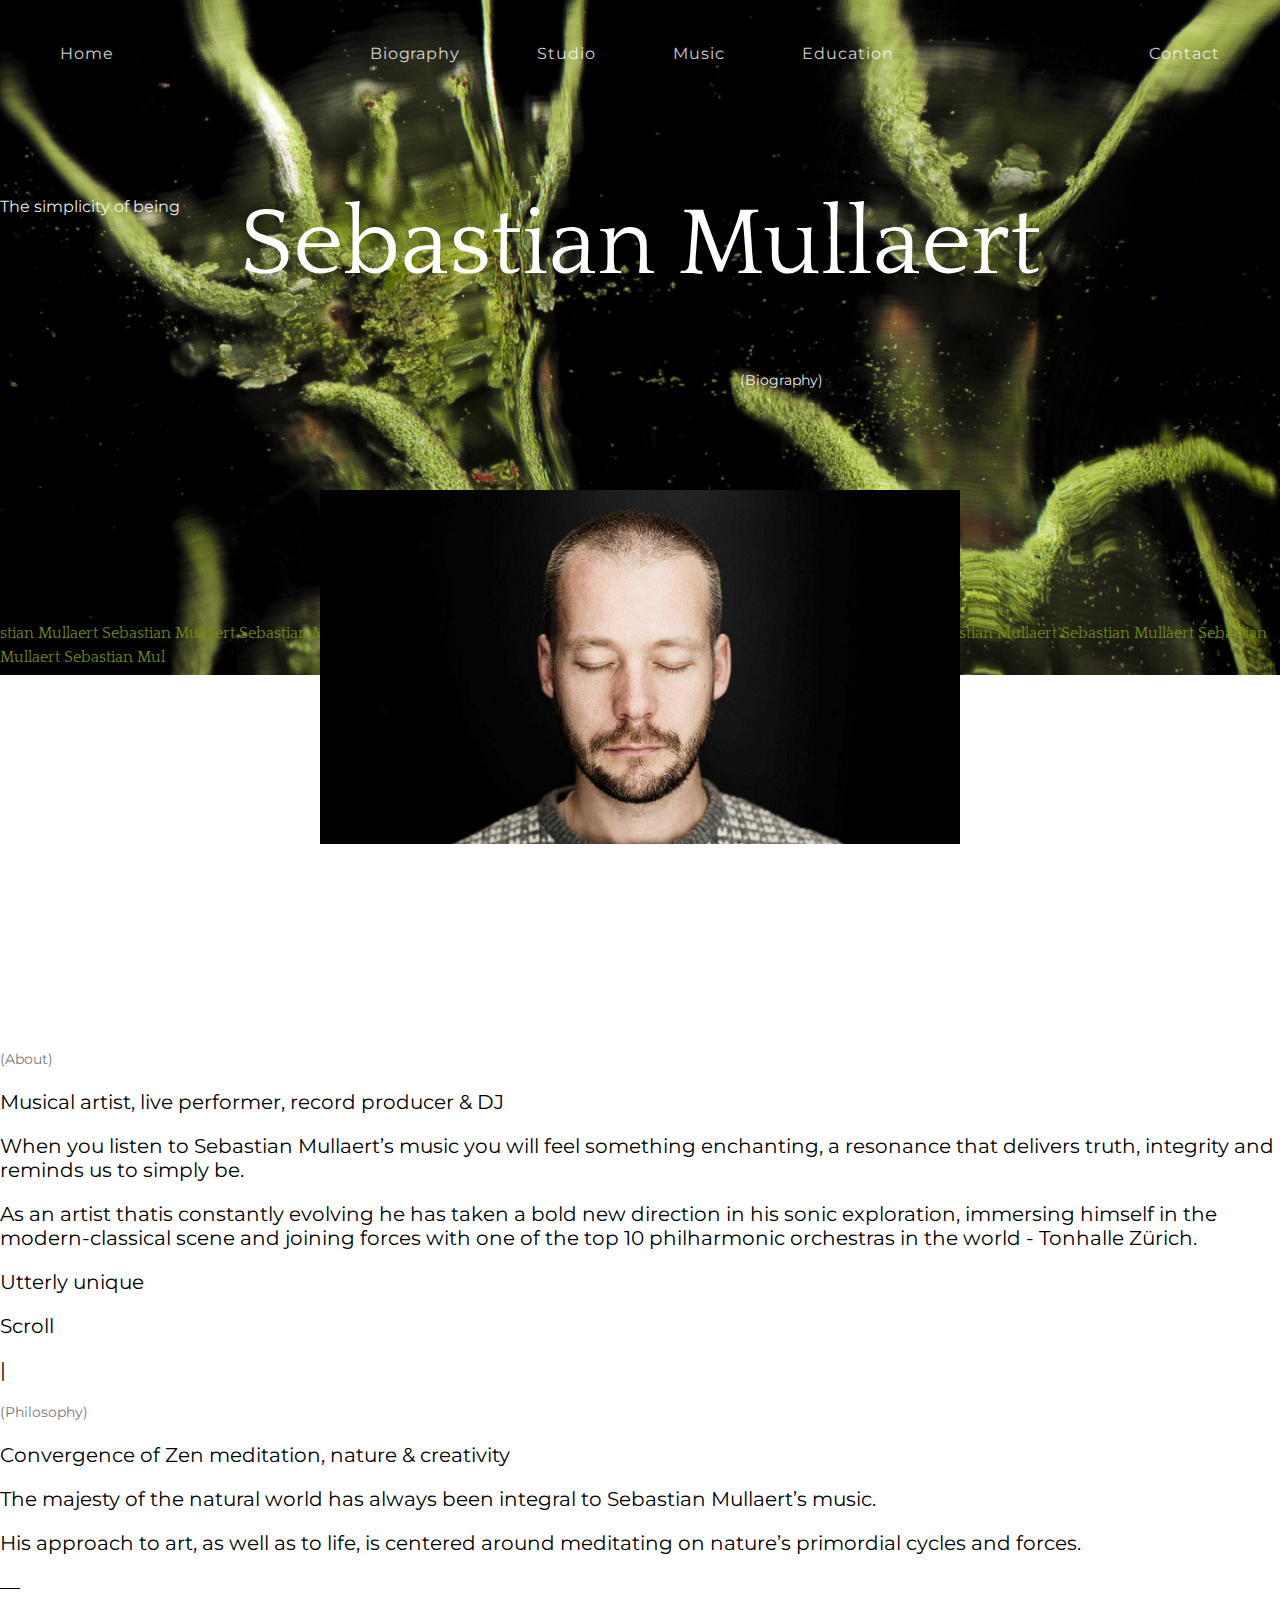
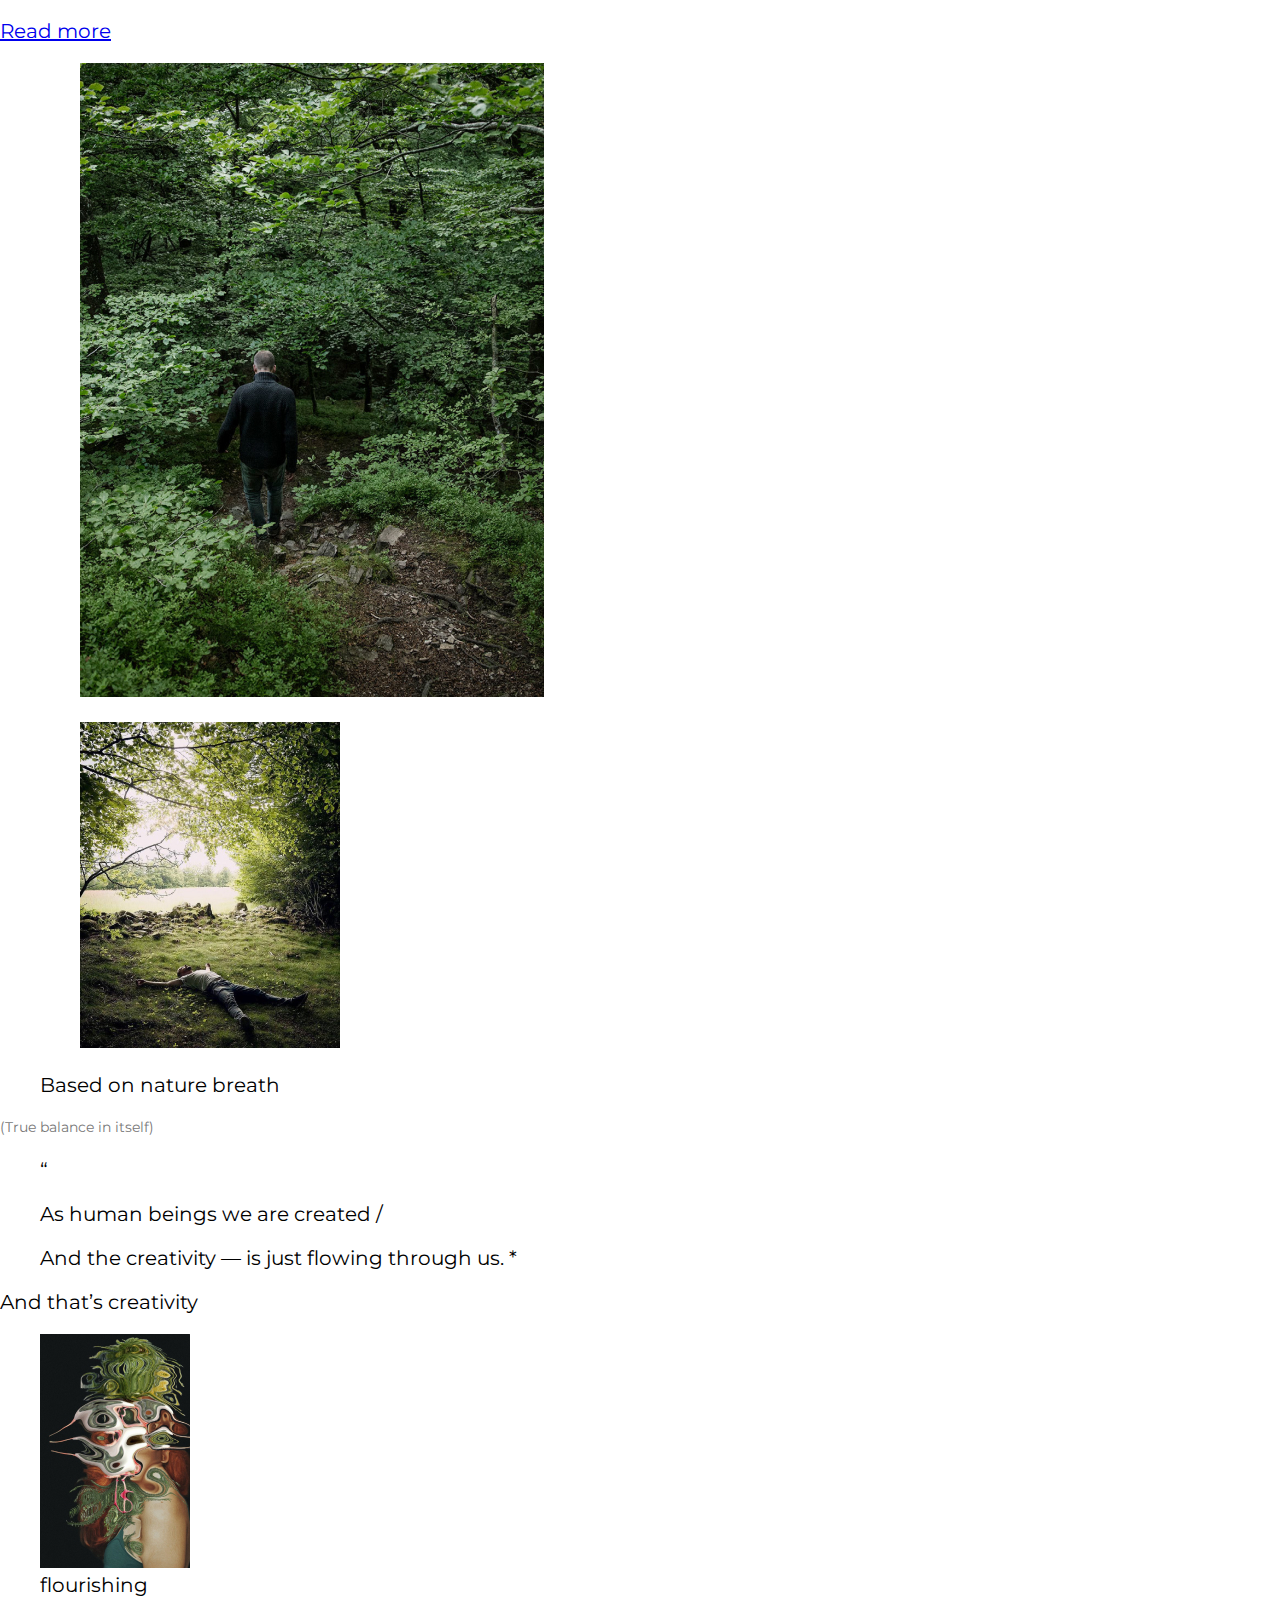
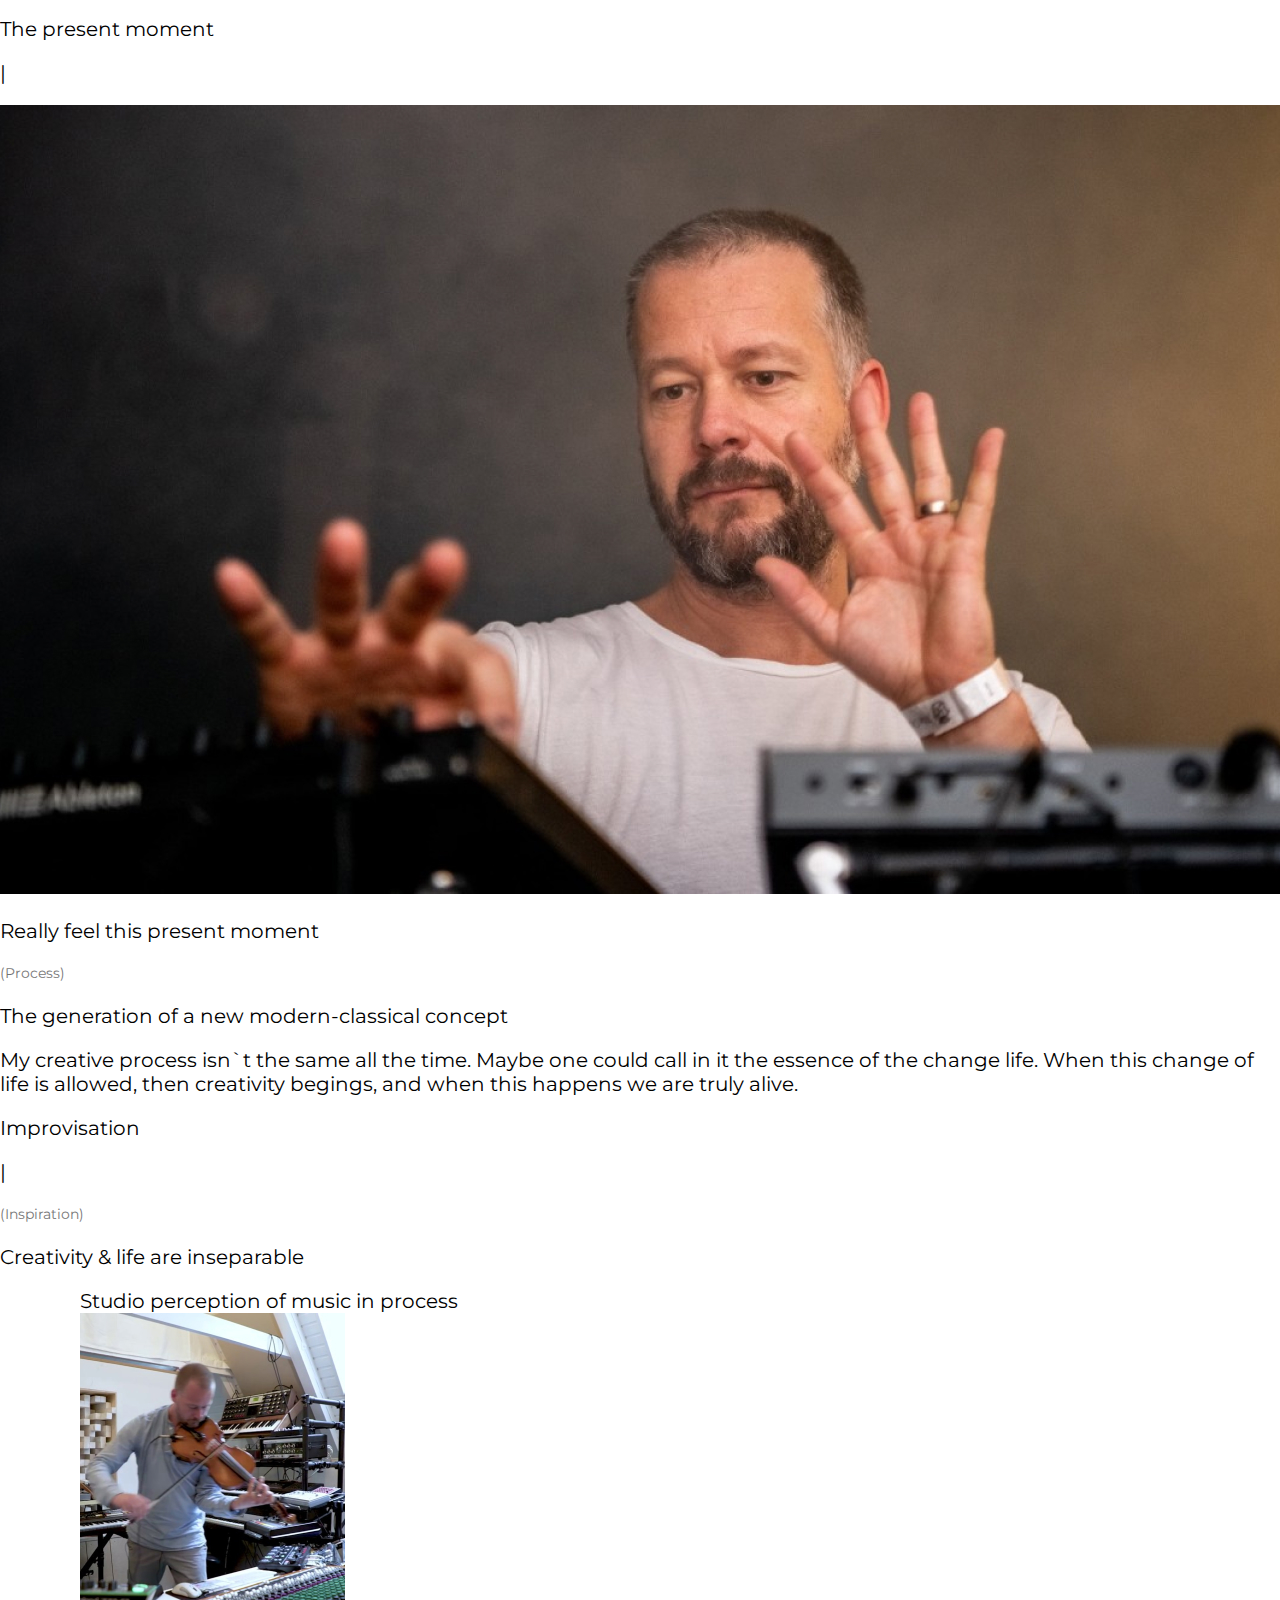
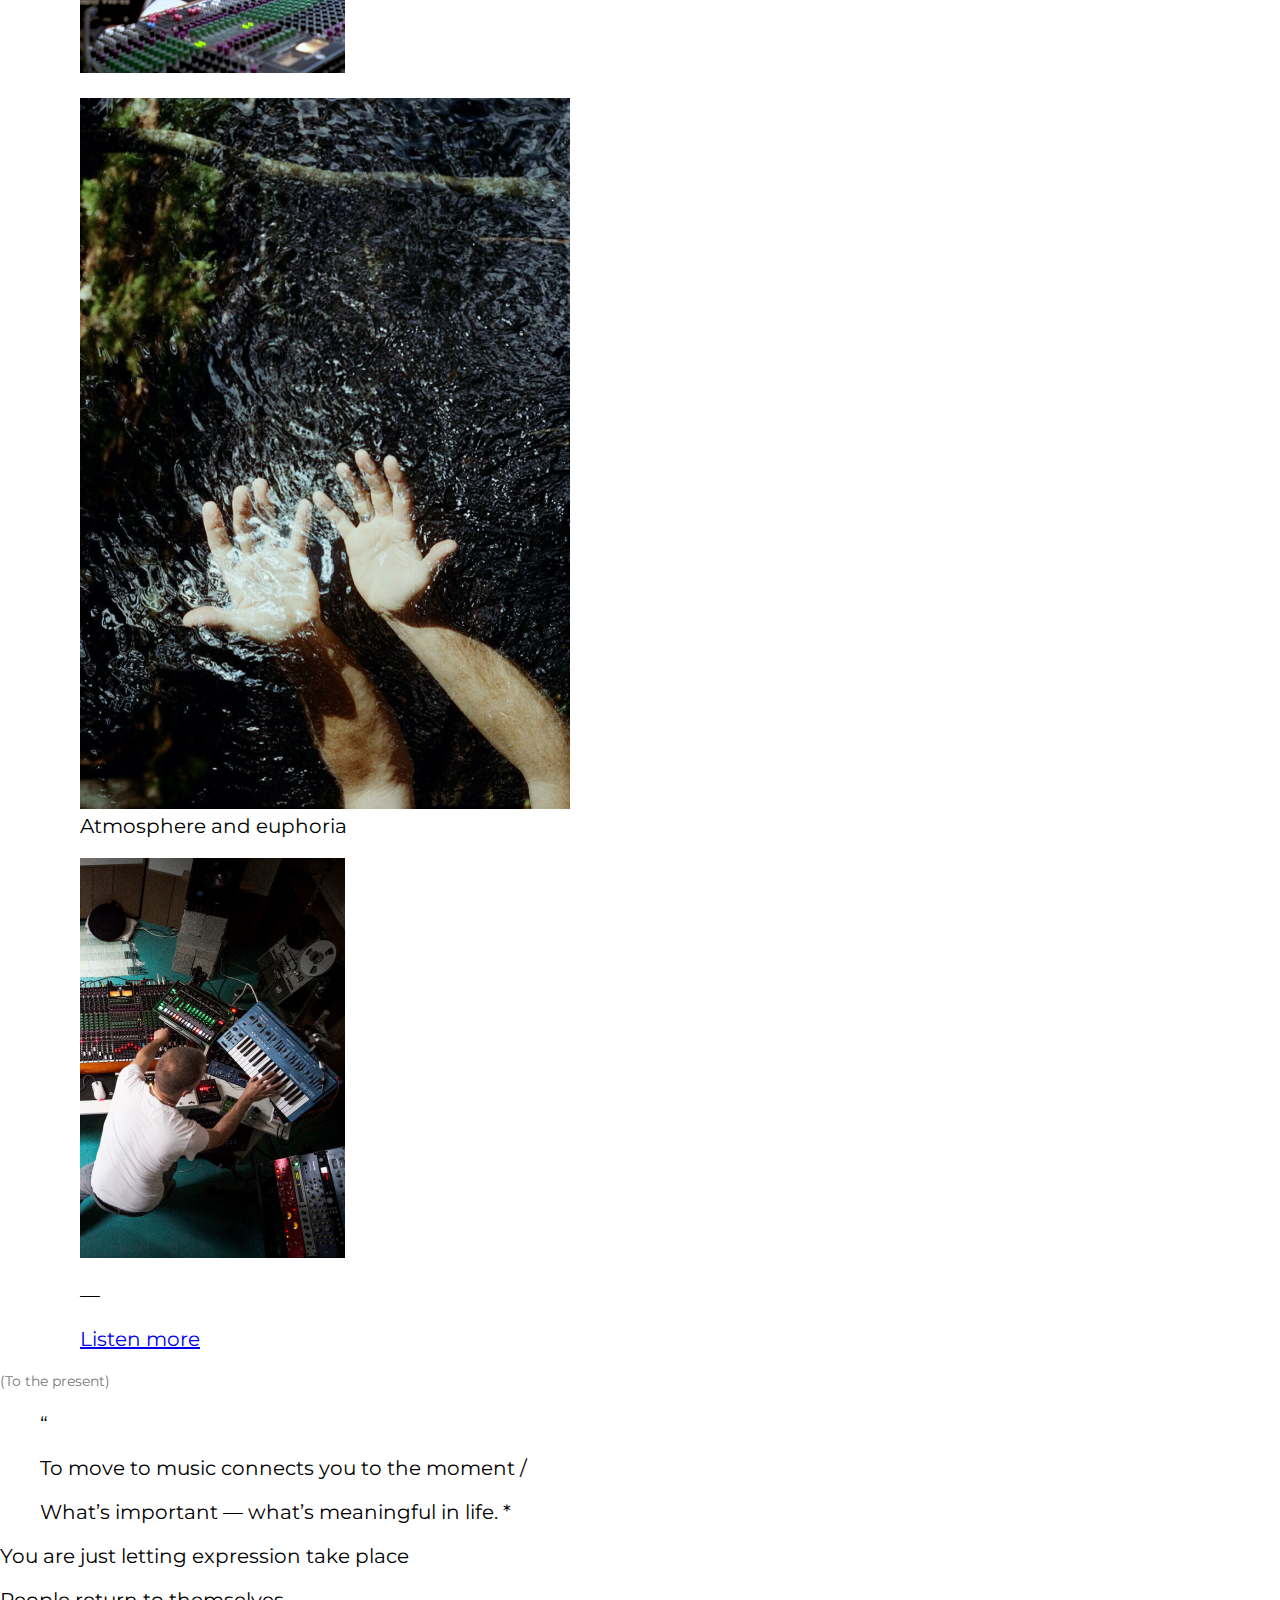
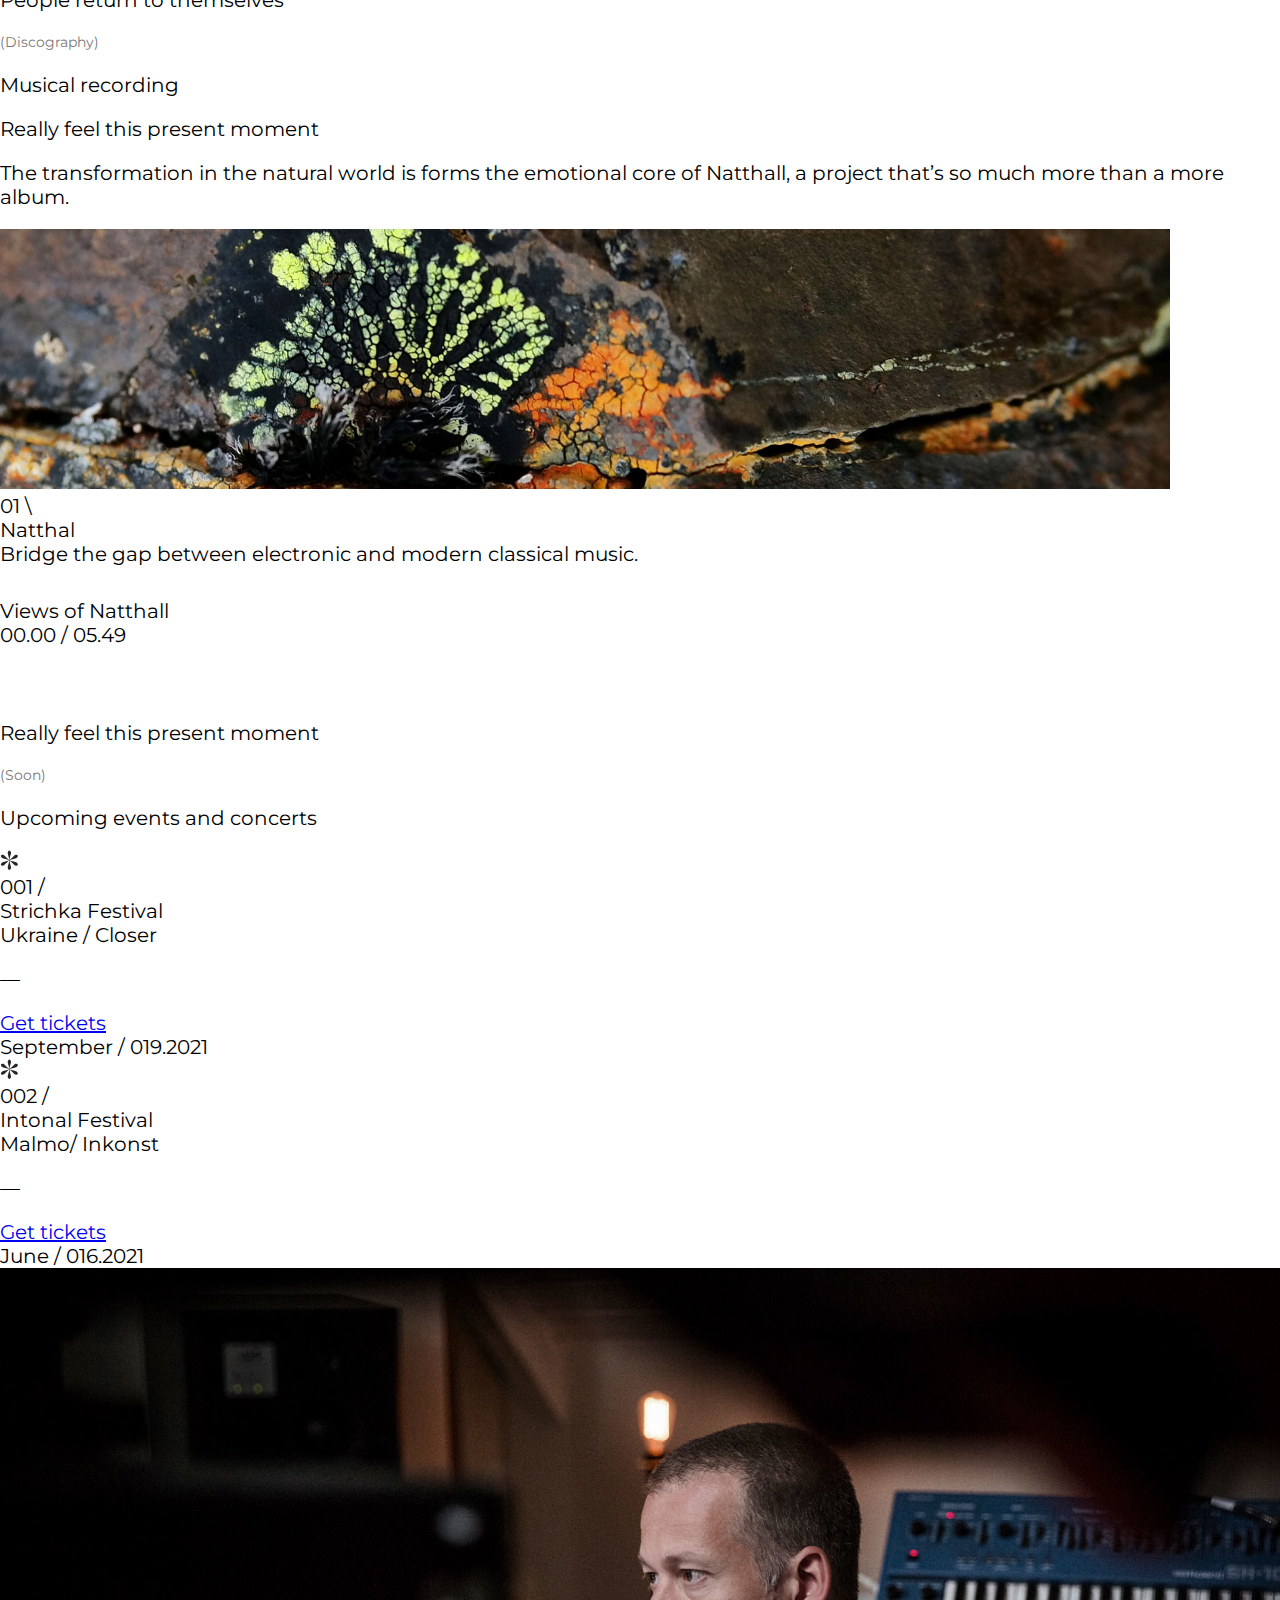
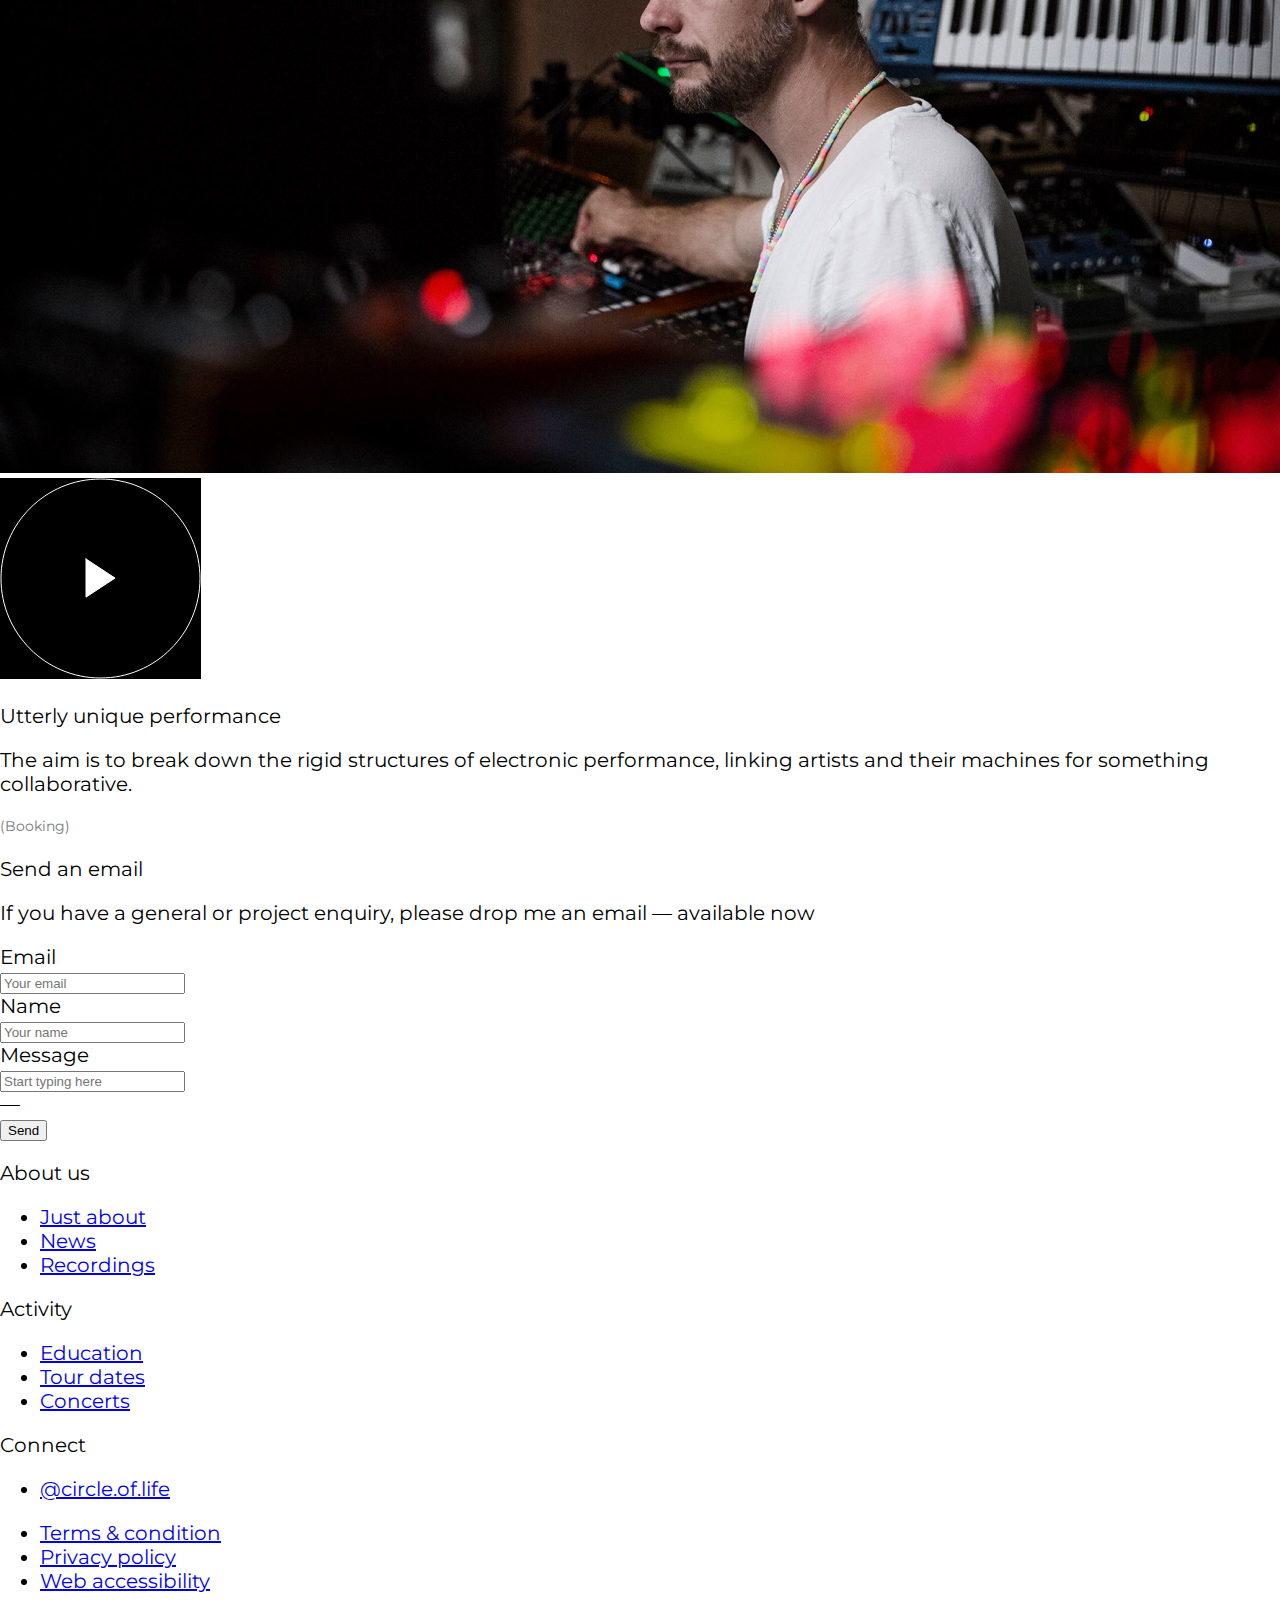
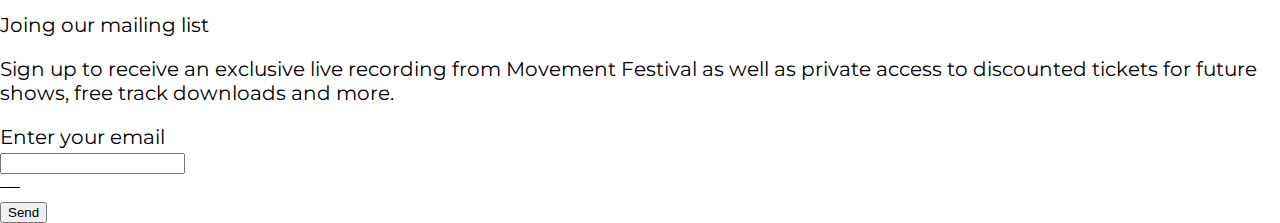
==== index.html @ 6a65f702 "Initial commit" ====
<!DOCTYPE html>
<html lang=en>
  
  <head>
    <title>Sebastian Mullaert</title>
    <meta charset="utf-8">
    <meta name="description" content="Sebastian Mullaert personal site">
    <link rel="stylesheet"href="https://fonts.googleapis.com/css2?family=Quattrocento">
    <link rel="stylesheet"href="https://fonts.googleapis.com/css2?family=Montserrat">  
    <link rel="stylesheet" type="text/css" href="style.css" />
  </head>

  <body>

    <!-- Пізніше можна буде додати зображення через CSS -->

    <!-- <img class=header_bg src="./HW1.3_img/bg.jpg" alt="Green tree buds macro photo"> -->

    <!-- style="background-color:red" -->
    <header class="fake-bg">
      <div class="container">
        <nav>
          <ul class="menu">
            <li><a href="#">Home</a></li>
            <li><a href="#">Biography</a></li>
            <li><a href="#">Studio</a></li>
            <li><a href="#">Music</a></li>
            <li><a href="#">Education</a></li>
            <li><a href="#">Contact</a></li>
          </ul>
        </nav>
        <div class="intro">
          <div>
            <div>
              <span class="pre_header">The simplicity of being</span>
              <h1>
                Sebastian Mullaert
              </h1>
              <h2>(Biography)</h2>
            </div>
          </div>
          <div id="intro_decoration">stian Mullaert  Sebastian Mullaert  Sebastian Mullaert  Sebastian Mullaert  Sebastian Mullaert  Sebastian Mullaert  Sebastian Mullaert   Sebastian Mullaert  Sebastian Mullaert  Sebastian Mullaert  Sebastian Mul</div>
          <img src="./HW2.2_img/main_portrait.jpg" alt="Sebastian Mullaert photo portrait with closed eys">
        </div>
      </div>
    </header>
    <main>
      <section class="about">
        <h2 id="about">(About)</h2>
        <p>         Musical artist, live performer, record producer & DJ</p>
        <div class="text_block">
          <p>When you listen to Sebastian Mullaert’s music you will feel something enchanting, a resonance that delivers truth, integrity and reminds 
          us to simply be.</p>    
          <p>As an artist thatis constantly evolving he has taken a bold new direction in his sonic exploration, immersing himself in the modern-classical scene and joining forces with one of the top 10 philharmonic orchestras 
          in the world - Tonhalle Zürich.</p>
        </div>
        <p>Utterly unique</p>
        <div class="rotate">
          <p>Scroll</p>
          <p>|</p>
        </div>
      </section>
      <section class="philosophy">
        <div>
          <h2>(Philosophy)</h2>
          <p>        Convergence 
            of Zen meditation, 
            nature & creativity</p>
          <div class="text_block">
            <p>The majesty of the natural world has always been integral to Sebastian Mullaert’s music.</p>            
            <p>His approach to art, as well as to life, is centered around meditating on nature’s primordial cycles and forces.</p>
          </div>
          <div class="details">
            <p class="line">—</p>
            <a href="#">Read more</a>
          </div>
        </div>
        <figure>
          <figure>
            <img src="./HW2.2_img/wood_large.jpg" alt="Sebastian Mullaert stands with his back to the viewer in a deciduous forest">
          </figure>
          <figure>
            <img src="./HW2.2_img/wood_small.jpg" alt="Sebastian Mullaert lies on his back with his arms outstretched in a deciduous forest">
          </figure>
          <figcaption>Based on nature breath</figcaption>
        </figure>
      </section>
      <section class="balance">
        <h2>(True balance in itself)</h2>
        <blockquote>
          <p>“</p>
          <p>         As human beings 
            we are created  /</p>
          <p>         And the 
            creativity — is just 
            flowing through us.  *</p>
        </blockquote>
        <p>And that’s creativity</p>
        <figure>
          <img src="./HW2.2_img/balance.jpg" alt="Girl in abstract mask">
          <figcaption>flourishing</figcaption>
        </figure>
        <div class="rotate">
          <p> The present moment</p>
          <p>|</p>
        </div>
      </section>
      <section class="process">
        <img src="./HW2.2_img/image_108.jpg" alt="Sebastian Mullaert make something with sound equipment">
        <div>
          <!-- Заливку фону секції додам в CSS -->
          <p>Really feel this present moment</p>
          <h2>(Process)</h2>
          <p>          The generation of a new modern-classical concept</p>
          <p>My creative process isn`t the same all the time. 
            Maybe one could call in it the essence of the 
            change life. When this change of life is allowed, 
            then creativity begings, and when this happens 
            we are truly alive.
          </p>
        </div>
        <div class="rotate">
          <p>Improvisation</p>
          <p>|</p>
        </div>
      </section>
      <section class="inspiration">
        <h2>(Inspiration)</h2>
        <p>       Creativity & life 
        are inseparable</p>
        <figure>
          <figure>
            <figcaption>Studio perception 
            of music in process</figcaption>
            <img src="./HW2.2_img/image_46.jpg" alt="Sebastian Mullaer plays the violin in the studio">
          </figure>
          <figure>
            <img src="./HW2.2_img/image_92.jpg" alt="Male palms underwater">
            <figcaption>Atmosphere and euphoria</figcaption>
          </figure>
          <figure>
            <img src="./HW2.2_img/image_111.jpg" alt="Sebastian Mullaer plays the synthesizer">
            <figcaption>
              <p class="line">—</p>
              <a href="#">Listen more</a>
            </figcaption>
          </figure>
        </figure>
      </section>
      <section class="present">
        <h2>(To the present)</h2>
        <blockquote>
          <p>“</p>
          <p>         To move to music connects you 
            to the moment  / 
          </p>
          <p>         What’s important — what’s meaningful 
            in life.         *
          </p>
        </blockquote>
        <p>You are just letting expression take place</p>
        <p>People return to themselves</p>
      </section>
      <section class="discography">
        <div>
          <h2>(Discography)</h2>
          <p>        Musical recording</p>
          <p>Really feel this present moment</p>
          <p>The transformation in the natural world is forms 
            the emotional core of Natthall, a project that’s 
            so much more than a more album.
          </p>
        </div>
        <div class="player">
          <div class="cover"><img class="cover__img" src="./HW2.2_img/cover_img.jpg" alt="cover"></div>
          <div class="song_container">
            <div class="song_number">01 \</div>
            <div class="song">Natthal</div>
            <div class="song_description">Bridge the gap between electronic and modern classical music.</div>
          </div>
          <div class="player_container">
            <div class="btn_play"><img src="./HW2.2_img/btn_play.svg" alt="btn"></div>
            <div class="progress">
              <div>Views of Natthall</div>
              <div>00.00 / 05.49</div>
              <div class="progress_container">
                <div class="progress"></div>
              </div>
            </div>
            <div class="btn_prev"><img src="./HW2.2_img/btn_prev.svg" alt="btn"></div>
            <!-- Іконки відображаються у білому кольорі-->
            <div class="btn_next"><img src="./HW2.2_img/btn_next.svg" alt="btn"></div>
          </div>
        </div>
      </section>
      <section class="soon">
        <div class="text">
          <p>Really feel this present moment</p>
          <h2>(Soon)</h2>
          <p>          Upcoming events
            and concerts</p>
        </div>
        <div class="event">
          <div class="icon_star"><img src="./HW2.2_img/icon_star.svg" alt="icon"></div>
          <div class="event_container">
            <div class="event_number">001 /</div>
            <div class="event_main">
              <div class="event_name">Strichka Festival</div>
              <div class="event_info">Ukraine / Closer</div>
            </div>
            <div class="details">
              <p class="line">—</p>
              <a href="#">Get tickets</a>
            </div>
          </div>
          <div class="event_date">September / 019.2021</div>
        </div>
        <div class="event">
          <div class="icon_star"><img src="./HW2.2_img/icon_star.svg" alt="icon"></div>
          <div class="event_container">
            <div class="event_number">002 /</div>
            <div class="event_main">
              <div class="event_name">Intonal Festival </div>
              <div class="event_info">Malmo/ Inkonst</div>
            </div>
            <div class="details">
              <p class="line">—</p>
              <a href="#">Get tickets</a>
            </div>
          </div>
          <div class="event_date">June / 016.2021</div>
        </div>
        <div class="video">
          <div class="cover"><img class="cover__img" src="./HW2.2_img/image_105.jpg" alt="cover"></div>
          <div class="btn_video_play"><a class="video_link" href="#"><img src="./HW2.2_img/btn_video_play.svg" alt="btn" style="background-color:black"></a></div>
          <!-- Чорний бекграунд class="btn_video__play" додала тимчасово, щоб бачити кнопку -->
          <p>Utterly unique performance</p>
          <p>The aim is to break down the rigid structures of electronic performance, linking artists 
            and their machines for something collaborative.</p>
          <!-- <video src="#" class="video"> -->
        </div>
      </section>
      <section class="Booking">
        <h2>(Booking)</h2>
        <p>Send an email</p>
        <p>If you have a general or project enquiry, please 
          drop me an email — available now</p>
        <form class="form">
          <label for="form_email">Email</label><br>
          <input type="text" id="form_email" name="email" placeholder="Your email"><br>
          <label for="form_name">Name</label><br>
          <input type="text" id="form_name" name="name" placeholder="Your name"><br>
          <label for="form_message">Message</label><br>
          <input type="text" id="form_message" name="message" placeholder="Start typing here"><br>
          <div>
            <div class="line">—</div>
            <input type="submit" value="Send">
          </div>
        </form>
      </section>
    </main>
    <footer>
      <div class="footer_links">
        <div class="footer_links_container">
          <div class="footer_links_main">
            <div class="about_us">
              <p class="footer_link_list">About  us</p>
              <ul class="footer_links">
                <li><a href="#">Just about</a></li>
                <li><a href="#">News</a></li>
                <li><a href="#">Recordings</a></li>          
              </ul>
            </div>
            <div class="activity">
              <p class="footer_link_list">Activity</p>
              <ul class="footer_links">
                <li><a href="#">Education</a></li>
                <li><a href="#">Tour dates</a></li>
                <li><a href="#">Concerts</a></li>
              </ul>
            </div>
            <div class="about_us">
              <p class="footer_link_list">Connect</p>
              <ul class="footer_links">
                <li><a href="#">@circle.of.life</a></li>
              </ul>
            </div>
          </div>
          <div class="footer_links_toc">
            <ul class="toc">
              <li><a href="#">Terms & condition</a></li>
              <li><a href="#">Privacy policy</a></li>
              <li><a href="#">Web accessibility</a></li>
            </ul>
          </div>
        </div>
      </div>
      <div class="mailing">
        <p>Joing our mailing list</p>
        <p>Sign up to receive an exclusive live recording from Movement Festival as well as private access to discounted tickets for future shows, free track downloads and more.</p>
        <form class="form">
          <label for="email">Enter your email</label><br>
          <input type="text" id="email" name="email"><br>
          <div>
            <div class="line">—</div>
            <input type="submit" value="Send">
          </div>
        </form>
      </div>
    </footer>
  </body>
</html>
---- style.css ----
body {
    font-family: 'Montserrat';
    font-size: 20px;
    margin: 0px;
    overflow-x: hidden;
}

.fake-bg {
    position: relative;
}

.fake-bg:before {
    content: '';
    position: absolute;
    top: 0;
    left: 0;
    width: 100%;
    height: 80%;
    background-image: url(./HW2.2_img/bg.jpg);
    background-repeat: no-repeat;
    z-index: -1;
    background-size: cover;
}

.container {
    max-width: 1440px;
    margin: 0 auto;
}

h1 {
    text-decoration: none;
    font-weight: 400;
    font-family: 'Quattrocento';
    font-size: 96px;
    /* color: white; */
    line-height: 100px;
    text-align: center;
    margin: 75px 0px;
    position: relative;
}

.pre_header {
    margin: 0;
    font-size: 16px;
    line-height: 24px;
    /* color: white; */
    opacity: 0.9;
    position: absolute;
}

h2 {
    list-style-type: none;
    font-weight: 400;
    font-size: 14px;
    line-height: 21px;
    opacity: 0.55;
    margin: 0px;
}

nav ul {
    list-style-type: none;
    margin: 0;
    padding: 40px 48px;
    /* color: white; */
    text-align: center;
}

nav li {
    list-style-type: none;
    display: inline-block;
    margin: 0px 24px;
  }
  
  
nav li:first-child {
    float: left;
    margin: 0px;
  }
  
nav li:last-child {
    float: right;
    margin: 0px;
  }
  
nav li::after {
    content: "";
    display: block;
    width: 100%;
    height: 3px;
    background: transparent;
    background-position: center;
  }
  
nav li:hover::after {
    background-image: url(./HW1.3_img/_.svg);
    background-repeat: no-repeat;
  }

nav a {
    text-decoration: none;
    /* color: white; */
    display: inline-block;
    font-weight: 400;
    font-size: 16px;
    line-height: 24px;
    letter-spacing: 0.06em;
    opacity: 0.8;
    padding: 0 12px 11px;
}

.intro h2 {
    /* color: white; */
    opacity: 0.9;
    padding-left: 740px;
}

.intro img{
    display: block;
    margin: -179px auto 0px;
}

.menu a, .intro {
    color: white;
}

#intro_decoration {
    font-family: 'Quattrocento';
    font-weight: 400;
    font-size: 16px;
    line-height: 24px;
    color: #71870E;
    margin: 230px 0px 0px 0px;
    
}

#about {
    margin-top: 205px;
}
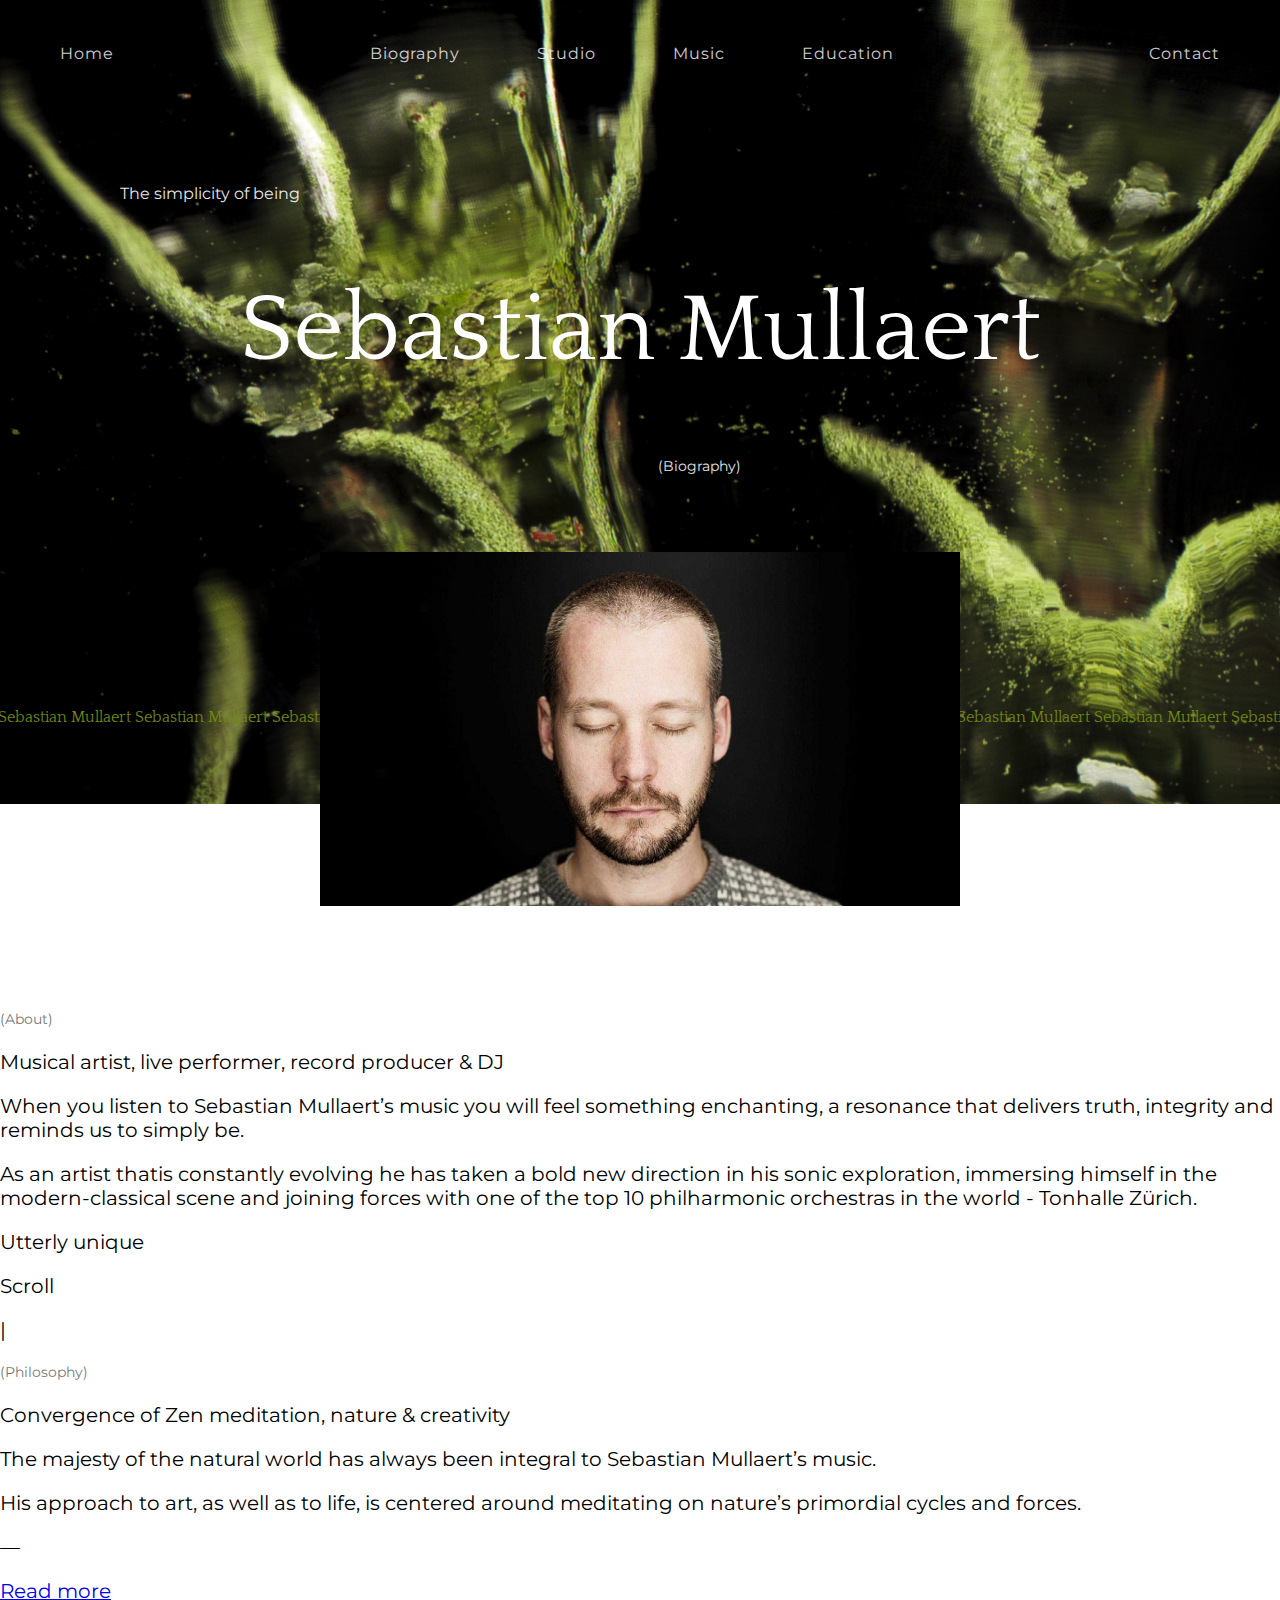
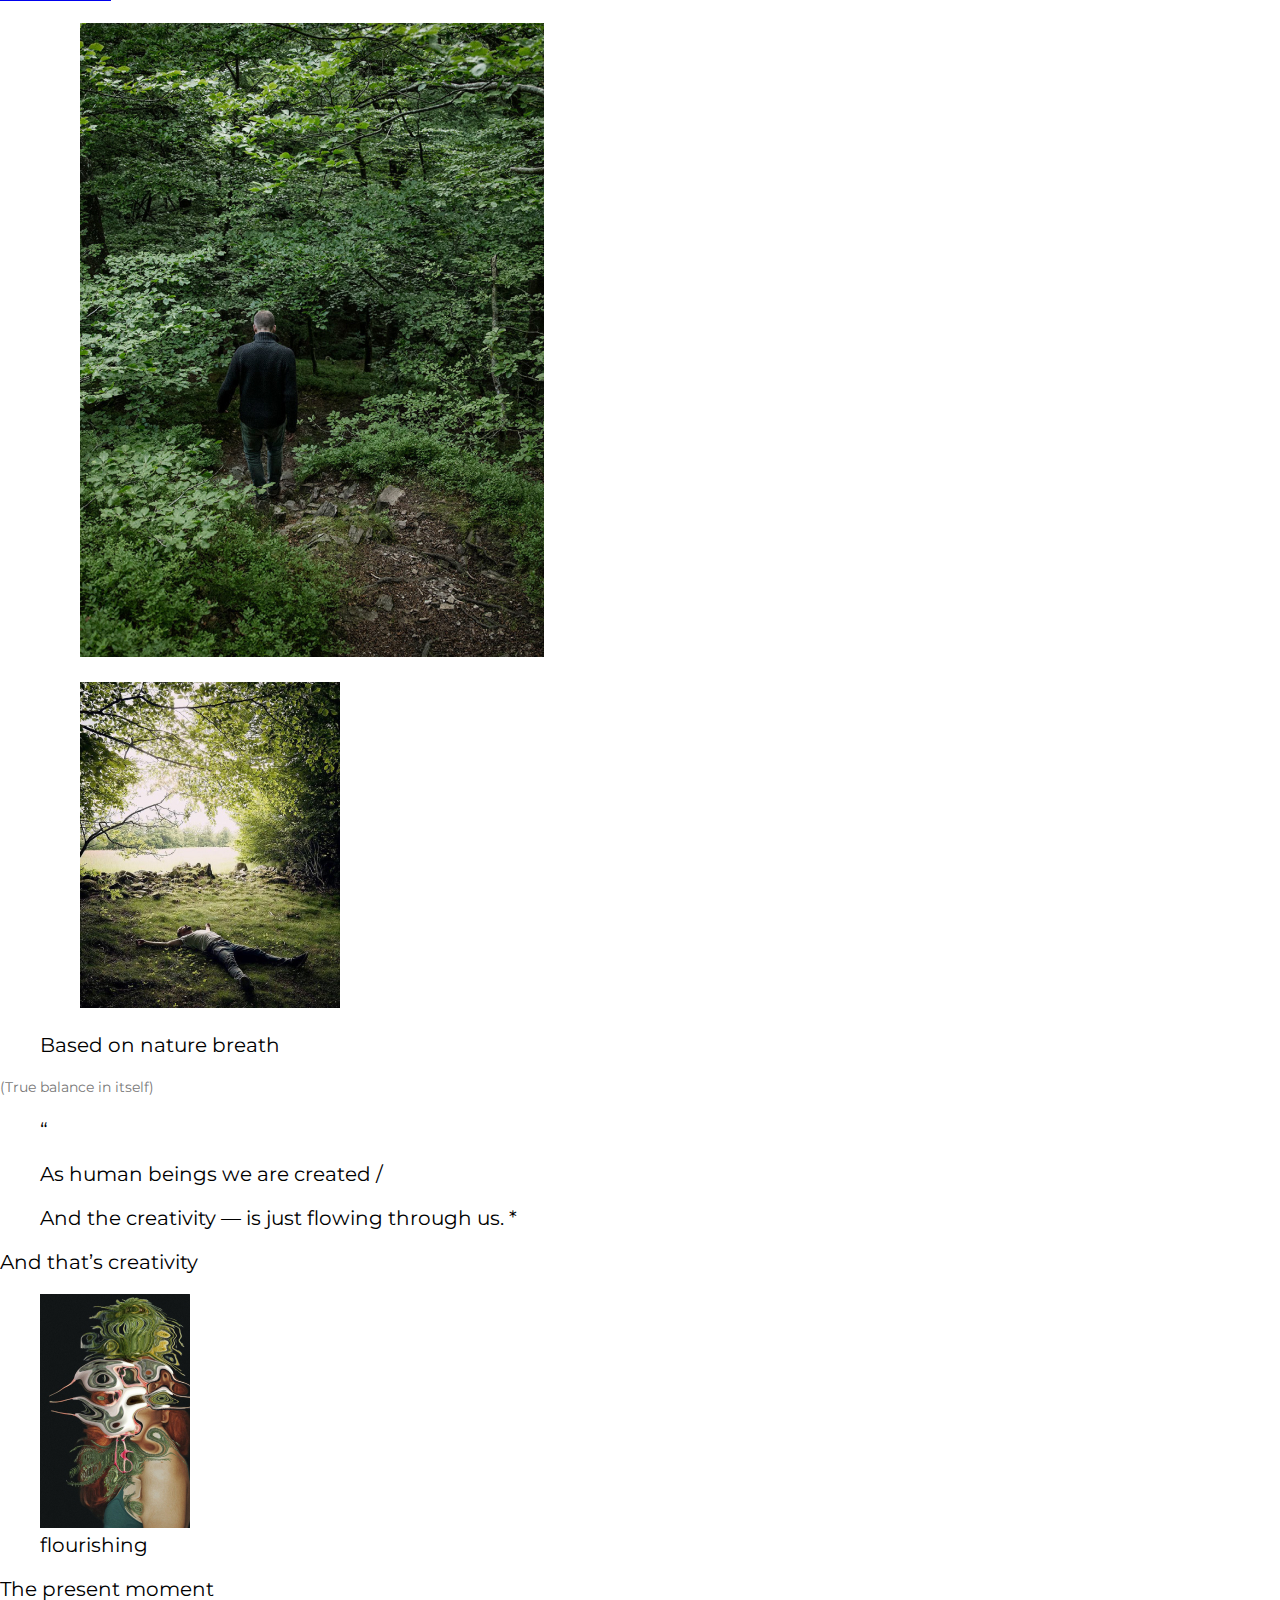
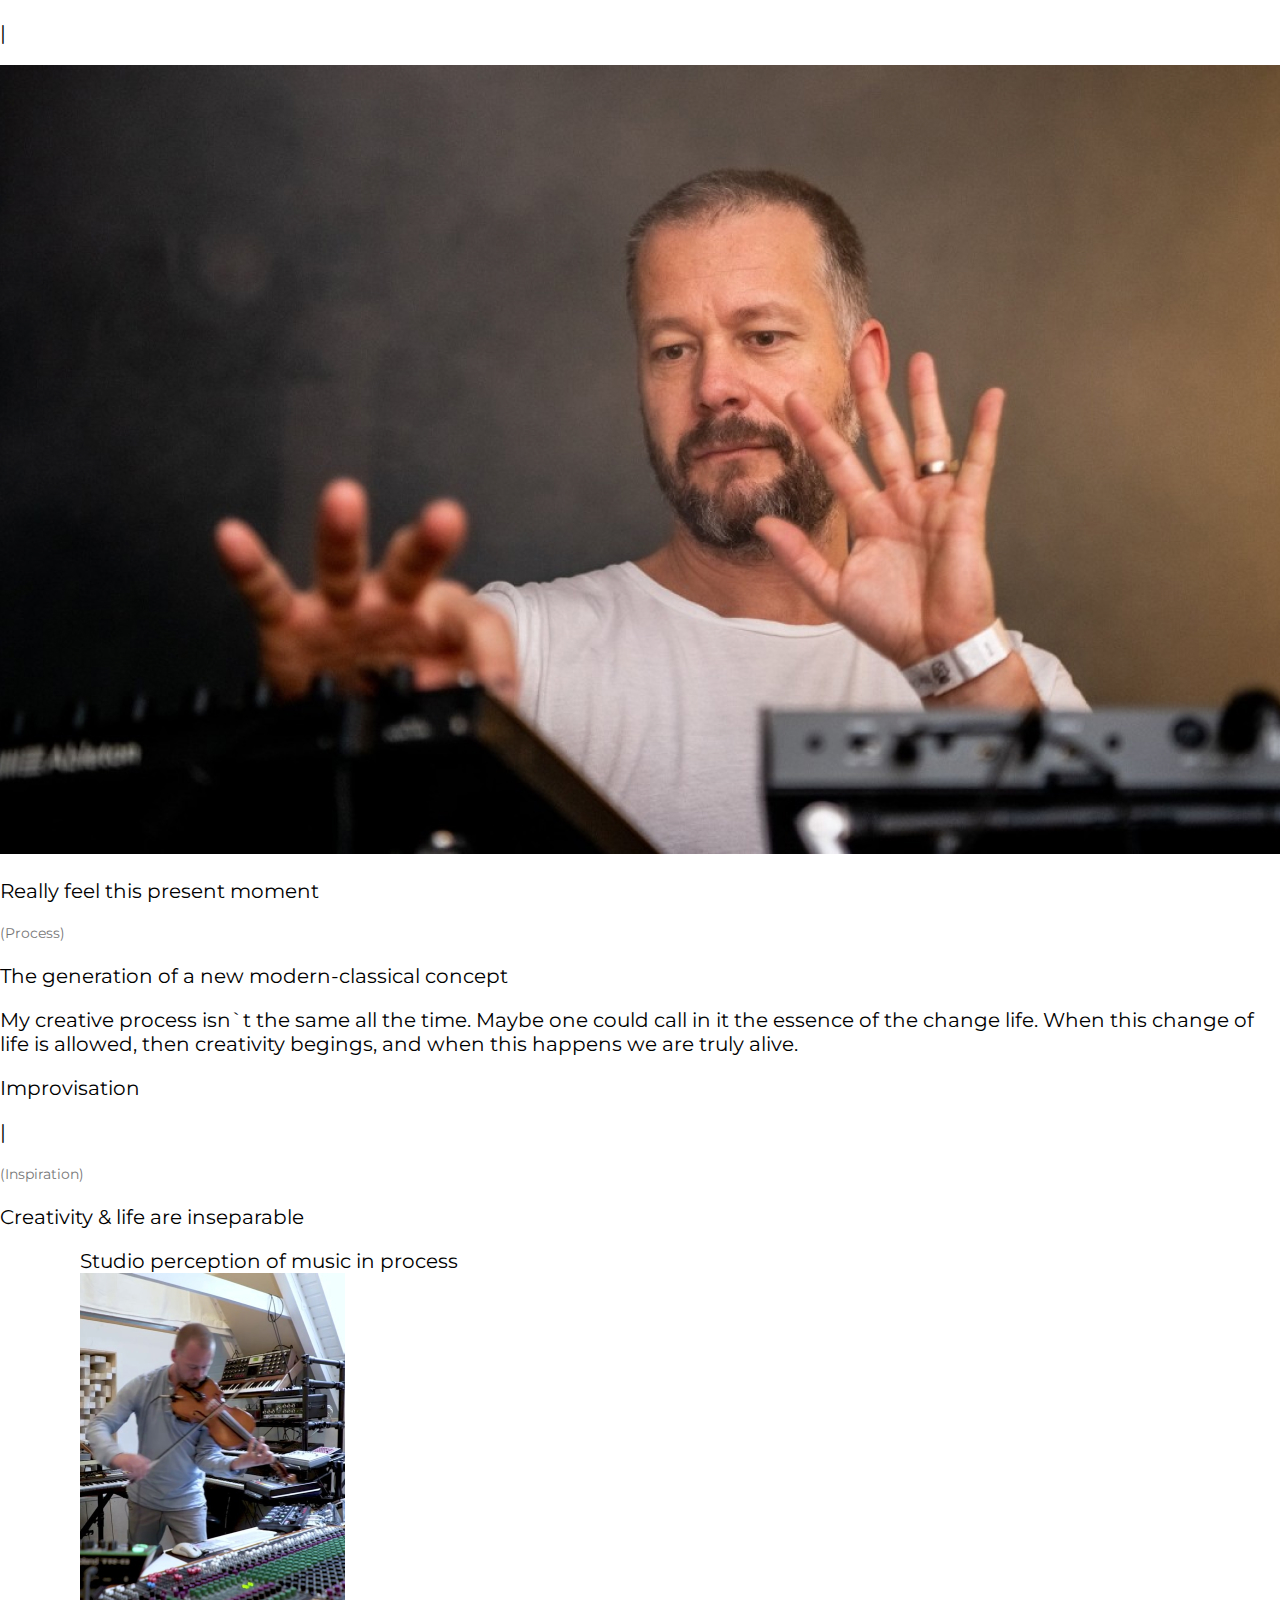
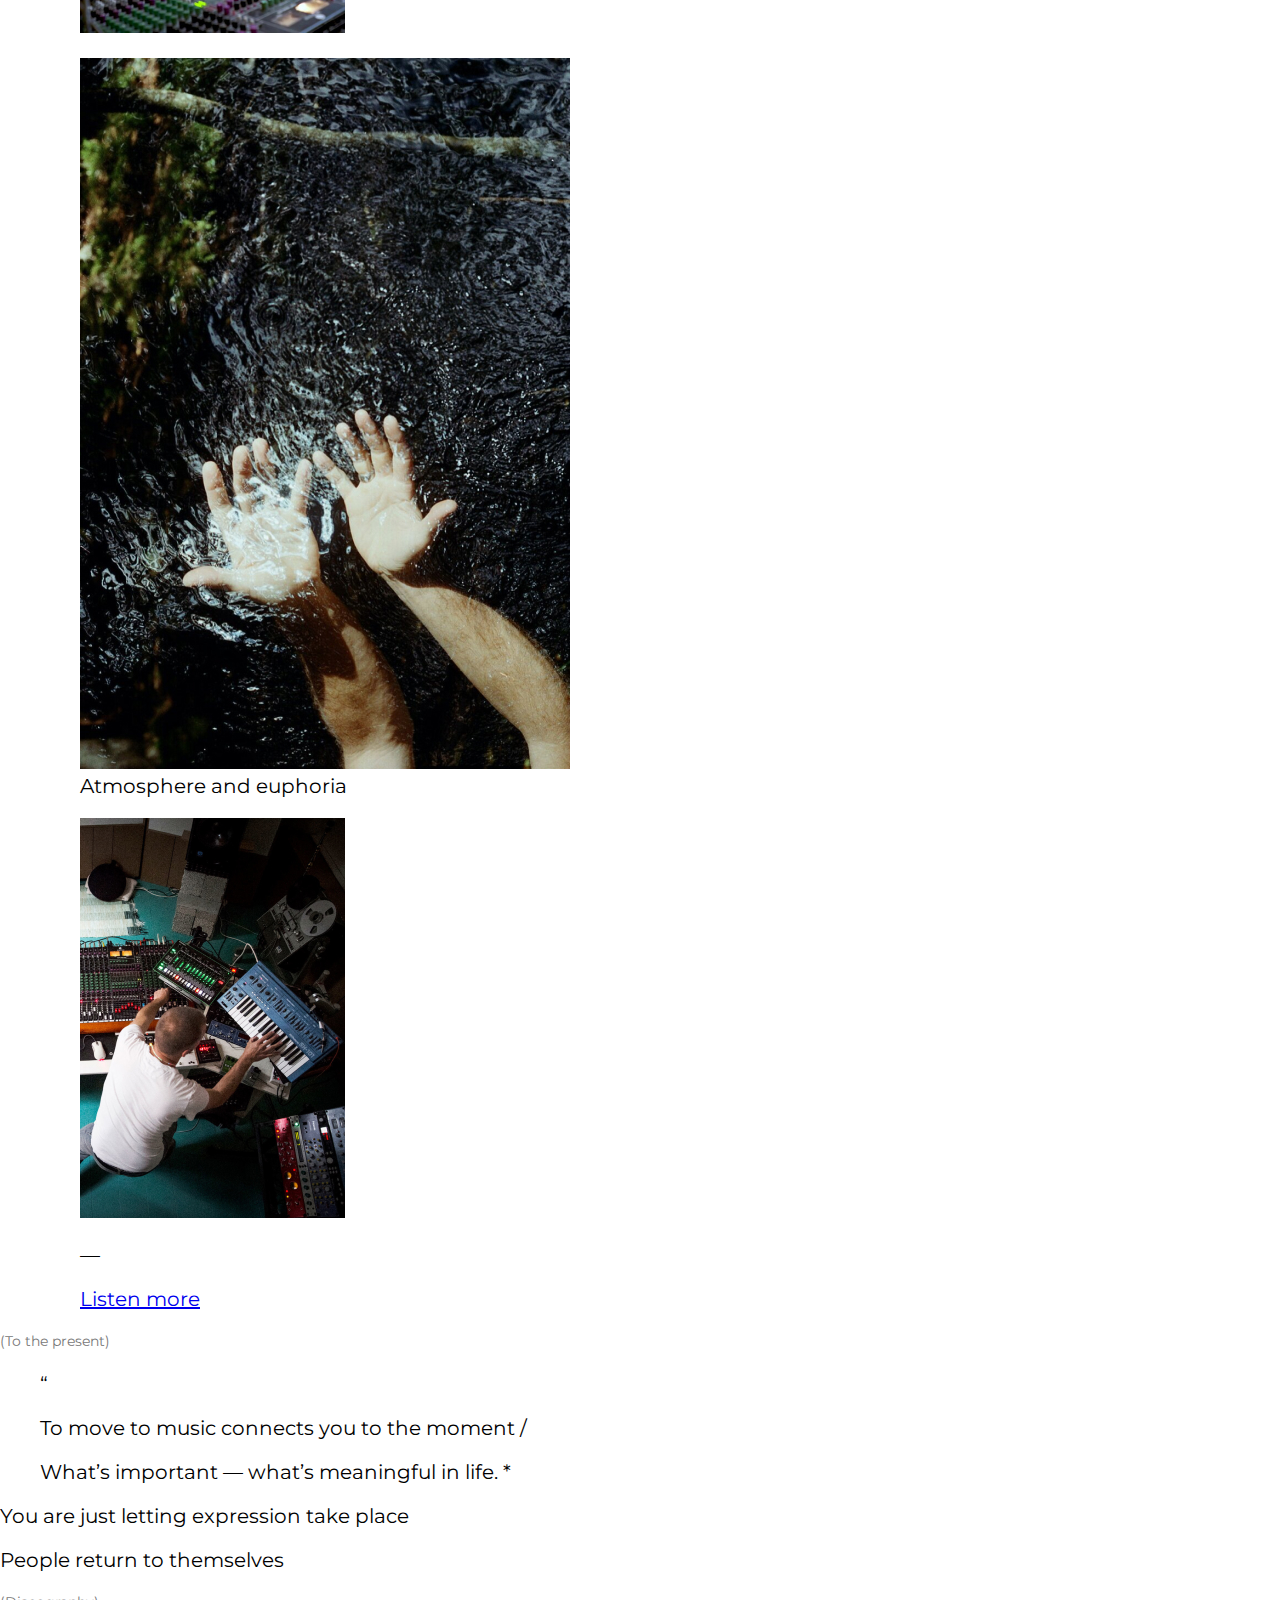
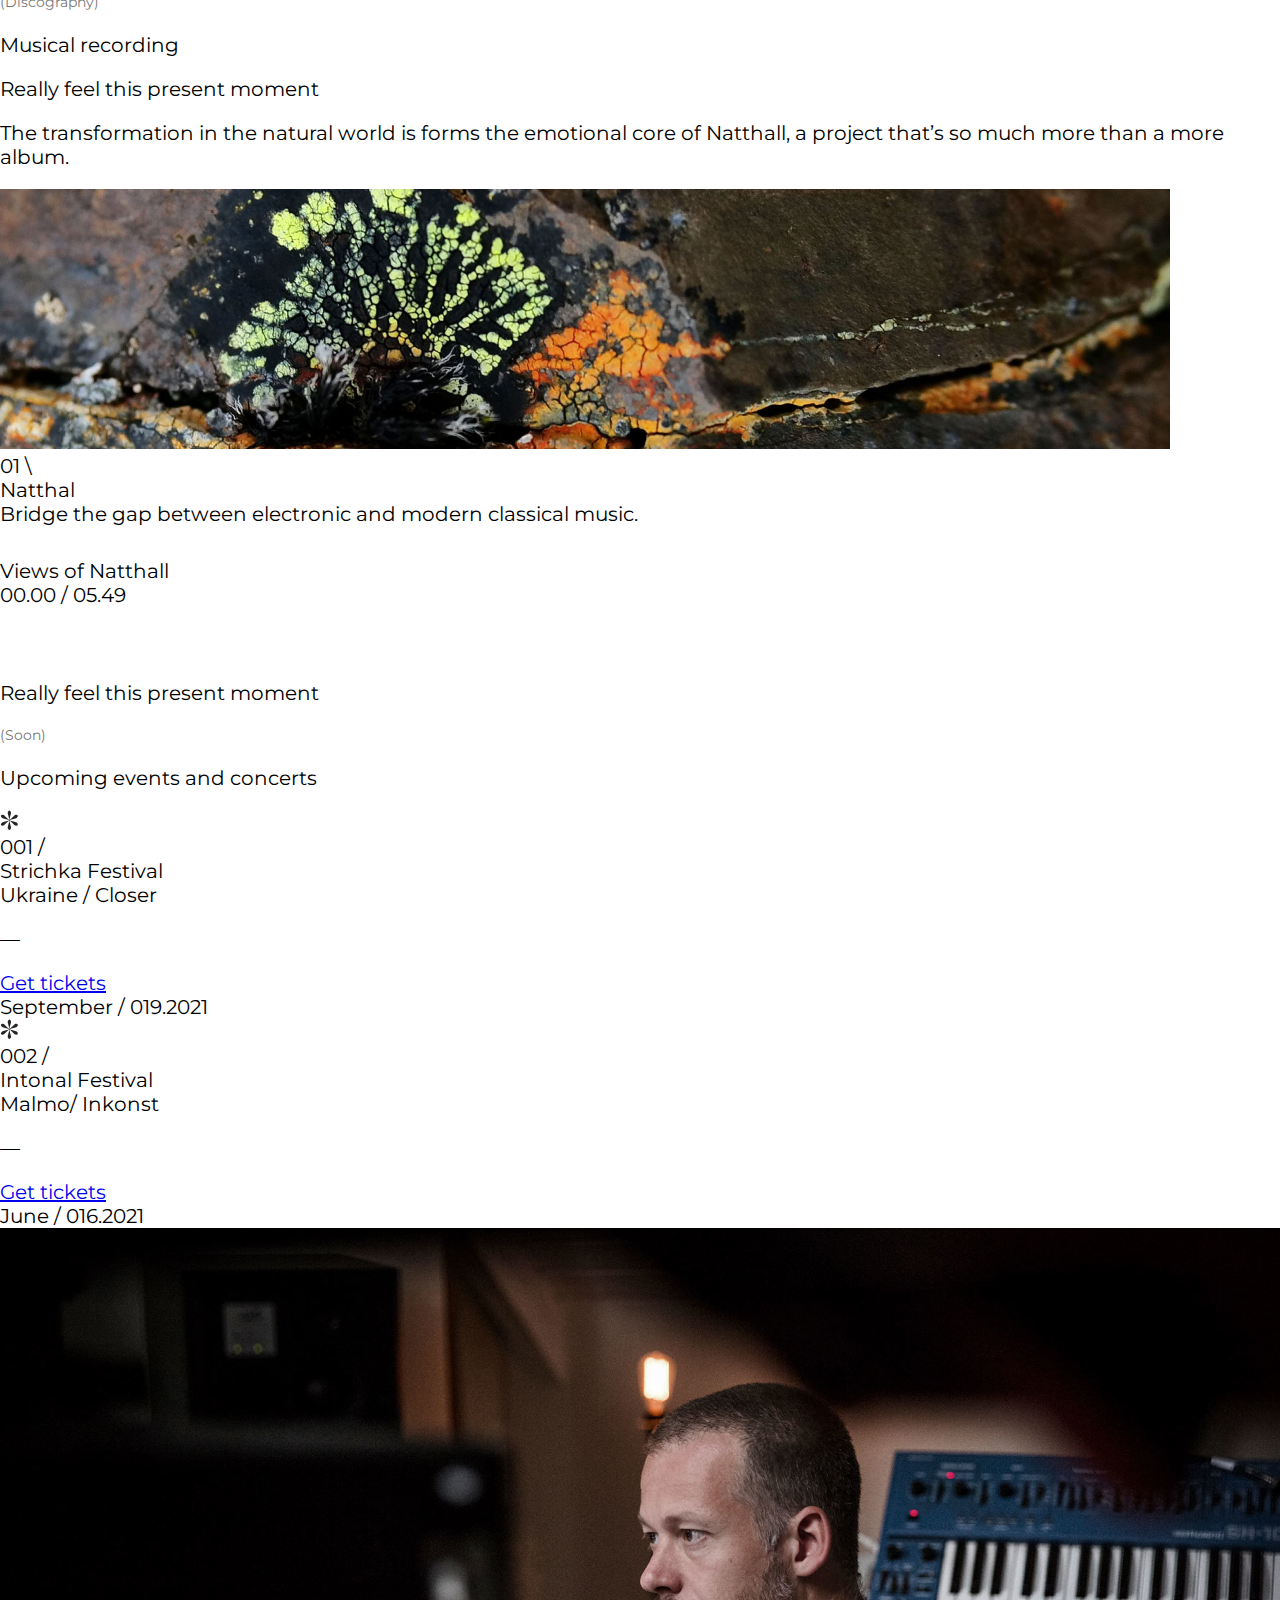
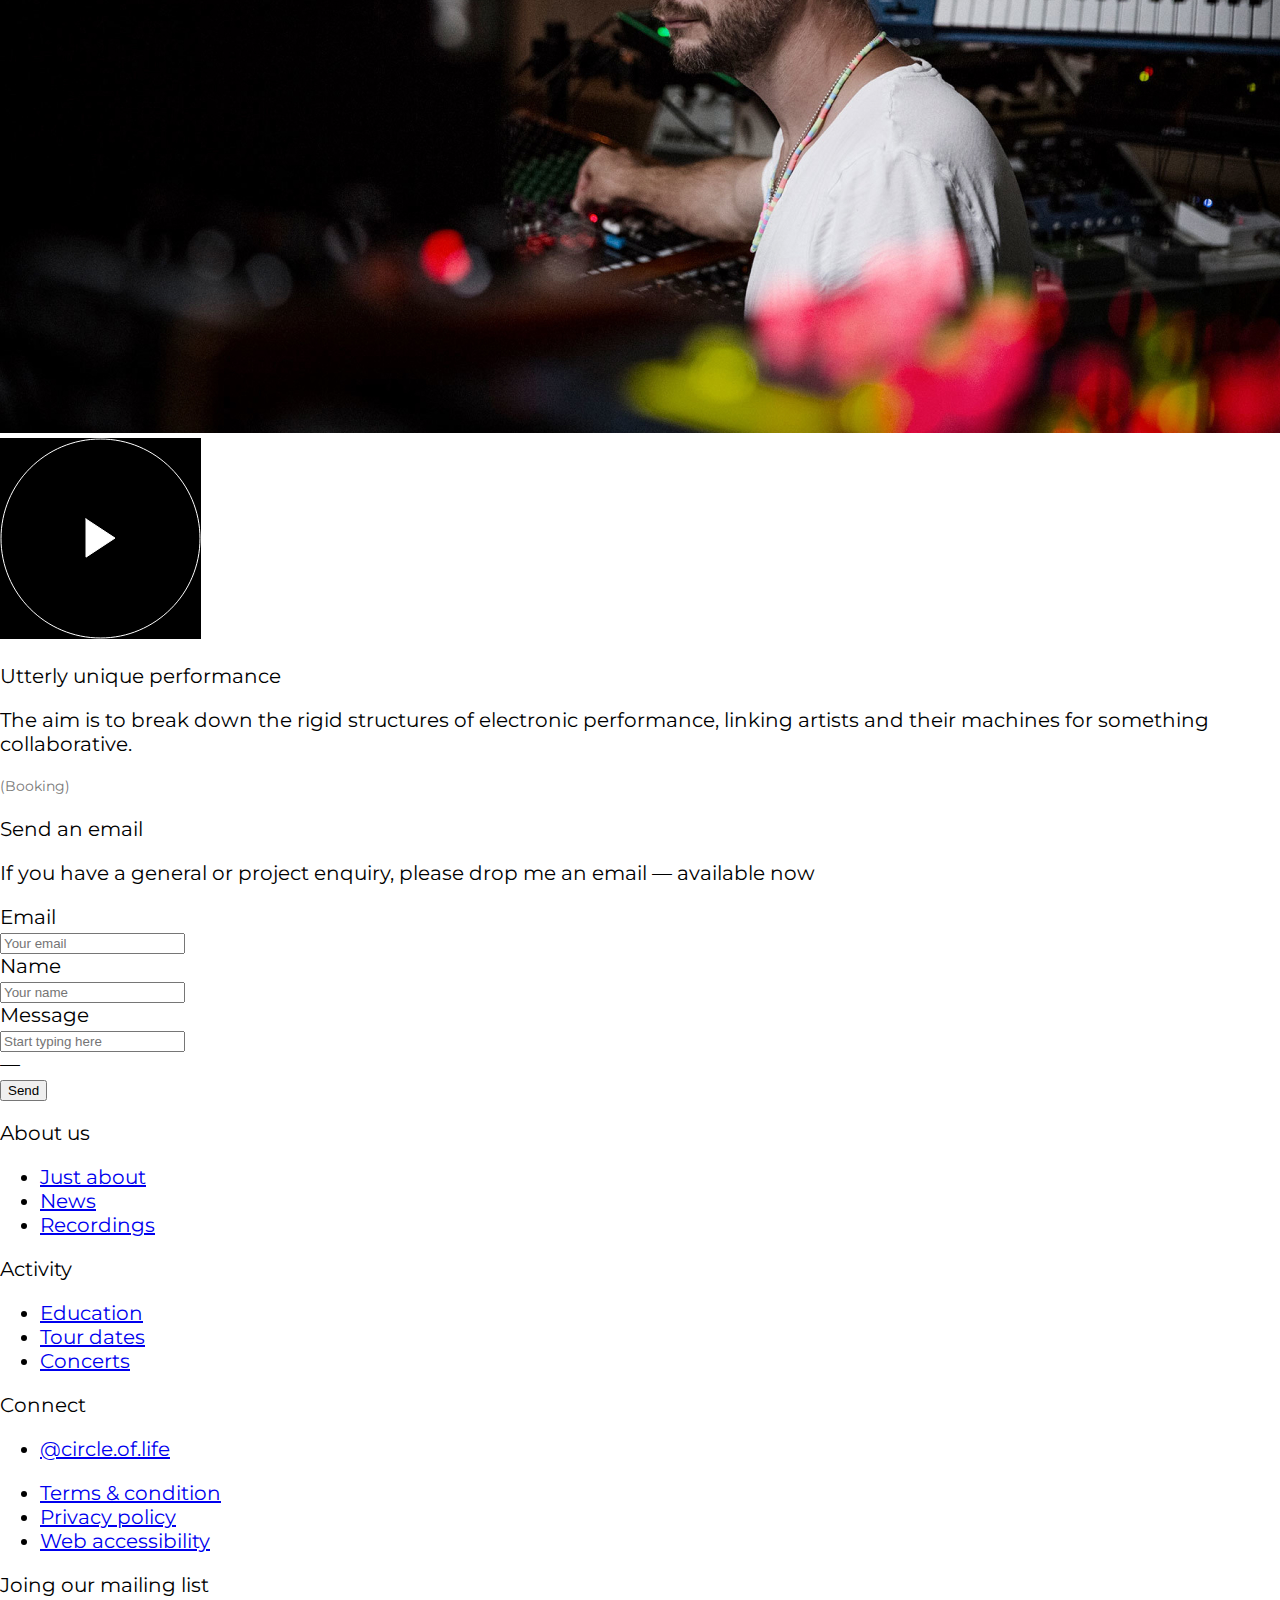
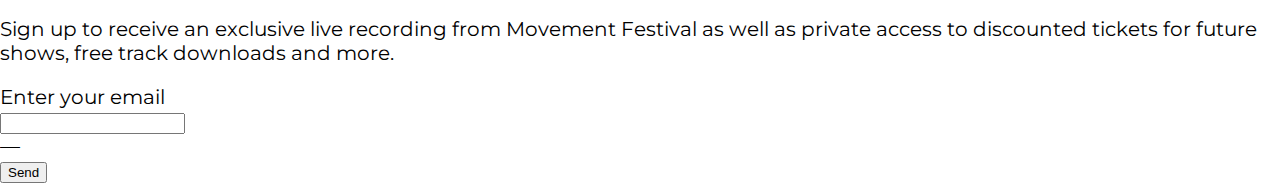
==== commit 92237ffa: "Delete all extra" ====
--- a/index.html
+++ b/index.html
@@ -1,312 +1,322 @@
 <!DOCTYPE html>
 <html lang=en>
-  
-  <head>
+
+<head>
     <title>Sebastian Mullaert</title>
     <meta charset="utf-8">
     <meta name="description" content="Sebastian Mullaert personal site">
-    <link rel="stylesheet"href="https://fonts.googleapis.com/css2?family=Quattrocento">
-    <link rel="stylesheet"href="https://fonts.googleapis.com/css2?family=Montserrat">  
+    <link rel="stylesheet" href="https://fonts.googleapis.com/css2?family=Quattrocento">
+    <link rel="stylesheet" href="https://fonts.googleapis.com/css2?family=Montserrat">
     <link rel="stylesheet" type="text/css" href="style.css" />
-  </head>
-
-  <body>
-
-    <!-- Пізніше можна буде додати зображення через CSS -->
-
-    <!-- <img class=header_bg src="./HW1.3_img/bg.jpg" alt="Green tree buds macro photo"> -->
-
-    <!-- style="background-color:red" -->
-    <header class="fake-bg">
-      <div class="container">
-        <nav>
-          <ul class="menu">
-            <li><a href="#">Home</a></li>
-            <li><a href="#">Biography</a></li>
-            <li><a href="#">Studio</a></li>
-            <li><a href="#">Music</a></li>
-            <li><a href="#">Education</a></li>
-            <li><a href="#">Contact</a></li>
-          </ul>
-        </nav>
-        <div class="intro">
-          <div>
-            <div>
-              <span class="pre_header">The simplicity of being</span>
-              <h1>
-                Sebastian Mullaert
-              </h1>
-              <h2>(Biography)</h2>
+</head>
+
+<body>
+
+
+    <!-- <img class=header_bg src="./HW2.2HW2.2_img/bg.jpg" alt="Green tree buds macro photo"> -->
+    <div class="bacground_main">
+        <div class="container">
+            <header>
+                <nav>
+                    <ul class="menu">
+                        <li><a href="#">Home</a></li>
+                        <li><a href="#">Biography</a></li>
+                        <li><a href="#">Studio</a></li>
+                        <li><a href="#">Music</a></li>
+                        <li><a href="#">Education</a></li>
+                        <li><a href="#">Contact</a></li>
+                    </ul>
+                </nav>
+            </header>
+
+            <section class="intro">
+                <div id="intro_text">
+                    <p id="pre_header">The simplicity of being</p>
+                    <h1>Sebastian Mullaert</h1>
+                    <h2 id="biography">(Biography)</h2>
+                </div>
+                <img src="./HW2.2_img/main_portrait.jpg" alt="Sebastian Mullaert photo portrait with closed eys">
+                <div id="intro_decoration">Sebastian Mullaert Sebastian Mullaert Sebastian Mullaert Sebastian Mullaert Sebastian Mullaert Sebastian Mullaert Sebastian Mullaert Sebastian Mullaert Sebastian Mullaert Sebastian Mullaert Sebastian Mullaert Sebastian Mullaert Sebastian Mullaert Sebastian Mullaert Sebastian Mullaert Sebastian Mullaert Sebastian Mullaert Sebastian Mullaert Sebastian Mullaert Sebastian Mullaert Sebastian Mullaert Sebastian Mullaert Sebastian Mullaert Sebastian Mullaert Sebastian Mullaert Sebastian Mullaert Sebastian Mullaert Sebastian Mullaert Sebastian Mullaert Sebastian Mul</div>
+            </section>
+        </div>
+    </div>
+    <div class="container">
+        <main>
+            <section class="about">
+                <h2 id="about">(About)</h2>
+                <p> Musical artist, live performer, record producer & DJ</p>
+                <div class="text_block">
+                    <p>When you listen to Sebastian Mullaert’s music you will feel something enchanting, a resonance
+                        that delivers truth, integrity and reminds
+                        us to simply be.</p>
+                    <p>As an artist thatis constantly evolving he has taken a bold new direction in his sonic
+                        exploration, immersing himself in the modern-classical scene and joining forces with one of the
+                        top 10 philharmonic orchestras
+                        in the world - Tonhalle Zürich.</p>
+                </div>
+                <p>Utterly unique</p>
+                <div class="rotate">
+                    <p>Scroll</p>
+                    <p>|</p>
+                </div>
+            </section>
+            <section class="philosophy">
+                <div>
+                    <h2>(Philosophy)</h2>
+                    <p> Convergence
+                        of Zen meditation,
+                        nature & creativity</p>
+                    <div class="text_block">
+                        <p>The majesty of the natural world has always been integral to Sebastian Mullaert’s music.</p>
+                        <p>His approach to art, as well as to life, is centered around meditating on nature’s primordial
+                            cycles and forces.</p>
+                    </div>
+                    <div class="details">
+                        <p class="line">—</p>
+                        <a href="#">Read more</a>
+                    </div>
+                </div>
+                <figure>
+                    <figure>
+                        <img src="./HW2.2_img/wood_large.jpg"
+                            alt="Sebastian Mullaert stands with his back to the viewer in a deciduous forest">
+                    </figure>
+                    <figure>
+                        <img src="./HW2.2_img/wood_small.jpg"
+                            alt="Sebastian Mullaert lies on his back with his arms outstretched in a deciduous forest">
+                    </figure>
+                    <figcaption>Based on nature breath</figcaption>
+                </figure>
+            </section>
+            <section class="balance">
+                <h2>(True balance in itself)</h2>
+                <blockquote>
+                    <p>“</p>
+                    <p> As human beings
+                        we are created /</p>
+                    <p> And the
+                        creativity — is just
+                        flowing through us. *</p>
+                </blockquote>
+                <p>And that’s creativity</p>
+                <figure>
+                    <img src="./HW2.2_img/balance.jpg" alt="Girl in abstract mask">
+                    <figcaption>flourishing</figcaption>
+                </figure>
+                <div class="rotate">
+                    <p> The present moment</p>
+                    <p>|</p>
+                </div>
+            </section>
+            <section class="process">
+                <img src="./HW2.2_img/image_108.jpg" alt="Sebastian Mullaert make something with sound equipment">
+                <div>
+                    <!-- Заливку фону секції додам в CSS -->
+                    <p>Really feel this present moment</p>
+                    <h2>(Process)</h2>
+                    <p> The generation of a new modern-classical concept</p>
+                    <p>My creative process isn`t the same all the time.
+                        Maybe one could call in it the essence of the
+                        change life. When this change of life is allowed,
+                        then creativity begings, and when this happens
+                        we are truly alive.
+                    </p>
+                </div>
+                <div class="rotate">
+                    <p>Improvisation</p>
+                    <p>|</p>
+                </div>
+            </section>
+            <section class="inspiration">
+                <h2>(Inspiration)</h2>
+                <p> Creativity & life
+                    are inseparable</p>
+                <figure>
+                    <figure>
+                        <figcaption>Studio perception
+                            of music in process</figcaption>
+                        <img src="./HW2.2_img/image_46.jpg" alt="Sebastian Mullaer plays the violin in the studio">
+                    </figure>
+                    <figure>
+                        <img src="./HW2.2_img/image_92.jpg" alt="Male palms underwater">
+                        <figcaption>Atmosphere and euphoria</figcaption>
+                    </figure>
+                    <figure>
+                        <img src="./HW2.2_img/image_111.jpg" alt="Sebastian Mullaer plays the synthesizer">
+                        <figcaption>
+                            <p class="line">—</p>
+                            <a href="#">Listen more</a>
+                        </figcaption>
+                    </figure>
+                </figure>
+            </section>
+            <section class="present">
+                <h2>(To the present)</h2>
+                <blockquote>
+                    <p>“</p>
+                    <p> To move to music connects you
+                        to the moment /
+                    </p>
+                    <p> What’s important — what’s meaningful
+                        in life. *
+                    </p>
+                </blockquote>
+                <p>You are just letting expression take place</p>
+                <p>People return to themselves</p>
+            </section>
+            <section class="discography">
+                <div>
+                    <h2>(Discography)</h2>
+                    <p> Musical recording</p>
+                    <p>Really feel this present moment</p>
+                    <p>The transformation in the natural world is forms
+                        the emotional core of Natthall, a project that’s
+                        so much more than a more album.
+                    </p>
+                </div>
+                <div class="player">
+                    <div class="cover"><img class="cover__img" src="./HW2.2_img/cover_img.jpg" alt="cover"></div>
+                    <div class="song_container">
+                        <div class="song_number">01 \</div>
+                        <div class="song">Natthal</div>
+                        <div class="song_description">Bridge the gap between electronic and modern classical music.
+                        </div>
+                    </div>
+                    <div class="player_container">
+                        <div class="btn_play"><img src="./HW2.2_img/btn_play.svg" alt="btn"></div>
+                        <div class="progress">
+                            <div>Views of Natthall</div>
+                            <div>00.00 / 05.49</div>
+                            <div class="progress_container">
+                                <div class="progress"></div>
+                            </div>
+                        </div>
+                        <div class="btn_prev"><img src="./HW2.2_img/btn_prev.svg" alt="btn"></div>
+                        <!-- Іконки відображаються у білому кольорі-->
+                        <div class="btn_next"><img src="./HW2.2_img/btn_next.svg" alt="btn"></div>
+                    </div>
+                </div>
+            </section>
+            <section class="soon">
+                <div class="text">
+                    <p>Really feel this present moment</p>
+                    <h2>(Soon)</h2>
+                    <p> Upcoming events
+                        and concerts</p>
+                </div>
+                <div class="event">
+                    <div class="icon_star"><img src="./HW2.2_img/icon_star.svg" alt="icon"></div>
+                    <div class="event_container">
+                        <div class="event_number">001 /</div>
+                        <div class="event_main">
+                            <div class="event_name">Strichka Festival</div>
+                            <div class="event_info">Ukraine / Closer</div>
+                        </div>
+                        <div class="details">
+                            <p class="line">—</p>
+                            <a href="#">Get tickets</a>
+                        </div>
+                    </div>
+                    <div class="event_date">September / 019.2021</div>
+                </div>
+                <div class="event">
+                    <div class="icon_star"><img src="./HW2.2_img/icon_star.svg" alt="icon"></div>
+                    <div class="event_container">
+                        <div class="event_number">002 /</div>
+                        <div class="event_main">
+                            <div class="event_name">Intonal Festival </div>
+                            <div class="event_info">Malmo/ Inkonst</div>
+                        </div>
+                        <div class="details">
+                            <p class="line">—</p>
+                            <a href="#">Get tickets</a>
+                        </div>
+                    </div>
+                    <div class="event_date">June / 016.2021</div>
+                </div>
+                <div class="video">
+                    <div class="cover"><img class="cover__img" src="./HW2.2_img/image_105.jpg" alt="cover"></div>
+                    <div class="btn_video_play"><a class="video_link" href="#"><img src="./HW2.2_img/btn_video_play.svg"
+                                alt="btn" style="background-color:black"></a></div>
+                    <!-- Чорний бекграунд class="btn_video__play" додала тимчасово, щоб бачити кнопку -->
+                    <p>Utterly unique performance</p>
+                    <p>The aim is to break down the rigid structures of electronic performance, linking artists
+                        and their machines for something collaborative.</p>
+                    <!-- <video src="#" class="video"> -->
+                </div>
+            </section>
+            <section class="Booking">
+                <h2>(Booking)</h2>
+                <p>Send an email</p>
+                <p>If you have a general or project enquiry, please
+                    drop me an email — available now</p>
+                <form class="form">
+                    <label for="form_email">Email</label><br>
+                    <input type="text" id="form_email" name="email" placeholder="Your email"><br>
+                    <label for="form_name">Name</label><br>
+                    <input type="text" id="form_name" name="name" placeholder="Your name"><br>
+                    <label for="form_message">Message</label><br>
+                    <input type="text" id="form_message" name="message" placeholder="Start typing here"><br>
+                    <div>
+                        <div class="line">—</div>
+                        <input type="submit" value="Send">
+                    </div>
+                </form>
+            </section>
+        </main>
+        <footer>
+            <div class="footer_links">
+                <div class="footer_links_container">
+                    <div class="footer_links_main">
+                        <div class="about_us">
+                            <p class="footer_link_list">About us</p>
+                            <ul class="footer_links">
+                                <li><a href="#">Just about</a></li>
+                                <li><a href="#">News</a></li>
+                                <li><a href="#">Recordings</a></li>
+                            </ul>
+                        </div>
+                        <div class="activity">
+                            <p class="footer_link_list">Activity</p>
+                            <ul class="footer_links">
+                                <li><a href="#">Education</a></li>
+                                <li><a href="#">Tour dates</a></li>
+                                <li><a href="#">Concerts</a></li>
+                            </ul>
+                        </div>
+                        <div class="about_us">
+                            <p class="footer_link_list">Connect</p>
+                            <ul class="footer_links">
+                                <li><a href="#">@circle.of.life</a></li>
+                            </ul>
+                        </div>
+                    </div>
+                    <div class="footer_links_toc">
+                        <ul class="toc">
+                            <li><a href="#">Terms & condition</a></li>
+                            <li><a href="#">Privacy policy</a></li>
+                            <li><a href="#">Web accessibility</a></li>
+                        </ul>
+                    </div>
+                </div>
             </div>
-          </div>
-          <div id="intro_decoration">stian Mullaert  Sebastian Mullaert  Sebastian Mullaert  Sebastian Mullaert  Sebastian Mullaert  Sebastian Mullaert  Sebastian Mullaert   Sebastian Mullaert  Sebastian Mullaert  Sebastian Mullaert  Sebastian Mul</div>
-          <img src="./HW2.2_img/main_portrait.jpg" alt="Sebastian Mullaert photo portrait with closed eys">
-        </div>
-      </div>
-    </header>
-    <main>
-      <section class="about">
-        <h2 id="about">(About)</h2>
-        <p>         Musical artist, live performer, record producer & DJ</p>
-        <div class="text_block">
-          <p>When you listen to Sebastian Mullaert’s music you will feel something enchanting, a resonance that delivers truth, integrity and reminds 
-          us to simply be.</p>    
-          <p>As an artist thatis constantly evolving he has taken a bold new direction in his sonic exploration, immersing himself in the modern-classical scene and joining forces with one of the top 10 philharmonic orchestras 
-          in the world - Tonhalle Zürich.</p>
-        </div>
-        <p>Utterly unique</p>
-        <div class="rotate">
-          <p>Scroll</p>
-          <p>|</p>
-        </div>
-      </section>
-      <section class="philosophy">
-        <div>
-          <h2>(Philosophy)</h2>
-          <p>        Convergence 
-            of Zen meditation, 
-            nature & creativity</p>
-          <div class="text_block">
-            <p>The majesty of the natural world has always been integral to Sebastian Mullaert’s music.</p>            
-            <p>His approach to art, as well as to life, is centered around meditating on nature’s primordial cycles and forces.</p>
-          </div>
-          <div class="details">
-            <p class="line">—</p>
-            <a href="#">Read more</a>
-          </div>
-        </div>
-        <figure>
-          <figure>
-            <img src="./HW2.2_img/wood_large.jpg" alt="Sebastian Mullaert stands with his back to the viewer in a deciduous forest">
-          </figure>
-          <figure>
-            <img src="./HW2.2_img/wood_small.jpg" alt="Sebastian Mullaert lies on his back with his arms outstretched in a deciduous forest">
-          </figure>
-          <figcaption>Based on nature breath</figcaption>
-        </figure>
-      </section>
-      <section class="balance">
-        <h2>(True balance in itself)</h2>
-        <blockquote>
-          <p>“</p>
-          <p>         As human beings 
-            we are created  /</p>
-          <p>         And the 
-            creativity — is just 
-            flowing through us.  *</p>
-        </blockquote>
-        <p>And that’s creativity</p>
-        <figure>
-          <img src="./HW2.2_img/balance.jpg" alt="Girl in abstract mask">
-          <figcaption>flourishing</figcaption>
-        </figure>
-        <div class="rotate">
-          <p> The present moment</p>
-          <p>|</p>
-        </div>
-      </section>
-      <section class="process">
-        <img src="./HW2.2_img/image_108.jpg" alt="Sebastian Mullaert make something with sound equipment">
-        <div>
-          <!-- Заливку фону секції додам в CSS -->
-          <p>Really feel this present moment</p>
-          <h2>(Process)</h2>
-          <p>          The generation of a new modern-classical concept</p>
-          <p>My creative process isn`t the same all the time. 
-            Maybe one could call in it the essence of the 
-            change life. When this change of life is allowed, 
-            then creativity begings, and when this happens 
-            we are truly alive.
-          </p>
-        </div>
-        <div class="rotate">
-          <p>Improvisation</p>
-          <p>|</p>
-        </div>
-      </section>
-      <section class="inspiration">
-        <h2>(Inspiration)</h2>
-        <p>       Creativity & life 
-        are inseparable</p>
-        <figure>
-          <figure>
-            <figcaption>Studio perception 
-            of music in process</figcaption>
-            <img src="./HW2.2_img/image_46.jpg" alt="Sebastian Mullaer plays the violin in the studio">
-          </figure>
-          <figure>
-            <img src="./HW2.2_img/image_92.jpg" alt="Male palms underwater">
-            <figcaption>Atmosphere and euphoria</figcaption>
-          </figure>
-          <figure>
-            <img src="./HW2.2_img/image_111.jpg" alt="Sebastian Mullaer plays the synthesizer">
-            <figcaption>
-              <p class="line">—</p>
-              <a href="#">Listen more</a>
-            </figcaption>
-          </figure>
-        </figure>
-      </section>
-      <section class="present">
-        <h2>(To the present)</h2>
-        <blockquote>
-          <p>“</p>
-          <p>         To move to music connects you 
-            to the moment  / 
-          </p>
-          <p>         What’s important — what’s meaningful 
-            in life.         *
-          </p>
-        </blockquote>
-        <p>You are just letting expression take place</p>
-        <p>People return to themselves</p>
-      </section>
-      <section class="discography">
-        <div>
-          <h2>(Discography)</h2>
-          <p>        Musical recording</p>
-          <p>Really feel this present moment</p>
-          <p>The transformation in the natural world is forms 
-            the emotional core of Natthall, a project that’s 
-            so much more than a more album.
-          </p>
-        </div>
-        <div class="player">
-          <div class="cover"><img class="cover__img" src="./HW2.2_img/cover_img.jpg" alt="cover"></div>
-          <div class="song_container">
-            <div class="song_number">01 \</div>
-            <div class="song">Natthal</div>
-            <div class="song_description">Bridge the gap between electronic and modern classical music.</div>
-          </div>
-          <div class="player_container">
-            <div class="btn_play"><img src="./HW2.2_img/btn_play.svg" alt="btn"></div>
-            <div class="progress">
-              <div>Views of Natthall</div>
-              <div>00.00 / 05.49</div>
-              <div class="progress_container">
-                <div class="progress"></div>
-              </div>
+            <div class="mailing">
+                <p>Joing our mailing list</p>
+                <p>Sign up to receive an exclusive live recording from Movement Festival as well as private access to
+                    discounted tickets for future shows, free track downloads and more.</p>
+                <form class="form">
+                    <label for="email">Enter your email</label><br>
+                    <input type="text" id="email" name="email"><br>
+                    <div>
+                        <div class="line">—</div>
+                        <input type="submit" value="Send">
+                    </div>
+                </form>
             </div>
-            <div class="btn_prev"><img src="./HW2.2_img/btn_prev.svg" alt="btn"></div>
-            <!-- Іконки відображаються у білому кольорі-->
-            <div class="btn_next"><img src="./HW2.2_img/btn_next.svg" alt="btn"></div>
-          </div>
-        </div>
-      </section>
-      <section class="soon">
-        <div class="text">
-          <p>Really feel this present moment</p>
-          <h2>(Soon)</h2>
-          <p>          Upcoming events
-            and concerts</p>
-        </div>
-        <div class="event">
-          <div class="icon_star"><img src="./HW2.2_img/icon_star.svg" alt="icon"></div>
-          <div class="event_container">
-            <div class="event_number">001 /</div>
-            <div class="event_main">
-              <div class="event_name">Strichka Festival</div>
-              <div class="event_info">Ukraine / Closer</div>
-            </div>
-            <div class="details">
-              <p class="line">—</p>
-              <a href="#">Get tickets</a>
-            </div>
-          </div>
-          <div class="event_date">September / 019.2021</div>
-        </div>
-        <div class="event">
-          <div class="icon_star"><img src="./HW2.2_img/icon_star.svg" alt="icon"></div>
-          <div class="event_container">
-            <div class="event_number">002 /</div>
-            <div class="event_main">
-              <div class="event_name">Intonal Festival </div>
-              <div class="event_info">Malmo/ Inkonst</div>
-            </div>
-            <div class="details">
-              <p class="line">—</p>
-              <a href="#">Get tickets</a>
-            </div>
-          </div>
-          <div class="event_date">June / 016.2021</div>
-        </div>
-        <div class="video">
-          <div class="cover"><img class="cover__img" src="./HW2.2_img/image_105.jpg" alt="cover"></div>
-          <div class="btn_video_play"><a class="video_link" href="#"><img src="./HW2.2_img/btn_video_play.svg" alt="btn" style="background-color:black"></a></div>
-          <!-- Чорний бекграунд class="btn_video__play" додала тимчасово, щоб бачити кнопку -->
-          <p>Utterly unique performance</p>
-          <p>The aim is to break down the rigid structures of electronic performance, linking artists 
-            and their machines for something collaborative.</p>
-          <!-- <video src="#" class="video"> -->
-        </div>
-      </section>
-      <section class="Booking">
-        <h2>(Booking)</h2>
-        <p>Send an email</p>
-        <p>If you have a general or project enquiry, please 
-          drop me an email — available now</p>
-        <form class="form">
-          <label for="form_email">Email</label><br>
-          <input type="text" id="form_email" name="email" placeholder="Your email"><br>
-          <label for="form_name">Name</label><br>
-          <input type="text" id="form_name" name="name" placeholder="Your name"><br>
-          <label for="form_message">Message</label><br>
-          <input type="text" id="form_message" name="message" placeholder="Start typing here"><br>
-          <div>
-            <div class="line">—</div>
-            <input type="submit" value="Send">
-          </div>
-        </form>
-      </section>
-    </main>
-    <footer>
-      <div class="footer_links">
-        <div class="footer_links_container">
-          <div class="footer_links_main">
-            <div class="about_us">
-              <p class="footer_link_list">About  us</p>
-              <ul class="footer_links">
-                <li><a href="#">Just about</a></li>
-                <li><a href="#">News</a></li>
-                <li><a href="#">Recordings</a></li>          
-              </ul>
-            </div>
-            <div class="activity">
-              <p class="footer_link_list">Activity</p>
-              <ul class="footer_links">
-                <li><a href="#">Education</a></li>
-                <li><a href="#">Tour dates</a></li>
-                <li><a href="#">Concerts</a></li>
-              </ul>
-            </div>
-            <div class="about_us">
-              <p class="footer_link_list">Connect</p>
-              <ul class="footer_links">
-                <li><a href="#">@circle.of.life</a></li>
-              </ul>
-            </div>
-          </div>
-          <div class="footer_links_toc">
-            <ul class="toc">
-              <li><a href="#">Terms & condition</a></li>
-              <li><a href="#">Privacy policy</a></li>
-              <li><a href="#">Web accessibility</a></li>
-            </ul>
-          </div>
-        </div>
-      </div>
-      <div class="mailing">
-        <p>Joing our mailing list</p>
-        <p>Sign up to receive an exclusive live recording from Movement Festival as well as private access to discounted tickets for future shows, free track downloads and more.</p>
-        <form class="form">
-          <label for="email">Enter your email</label><br>
-          <input type="text" id="email" name="email"><br>
-          <div>
-            <div class="line">—</div>
-            <input type="submit" value="Send">
-          </div>
-        </form>
-      </div>
-    </footer>
-  </body>
+        </footer>
+    </div>
+
+
+</body>
+
 </html>--- a/style.css
+++ b/style.css
@@ -2,29 +2,6 @@
     font-family: 'Montserrat';
     font-size: 20px;
     margin: 0px;
-    overflow-x: hidden;
-}
-
-.fake-bg {
-    position: relative;
-}
-
-.fake-bg:before {
-    content: '';
-    position: absolute;
-    top: 0;
-    left: 0;
-    width: 100%;
-    height: 80%;
-    background-image: url(./HW2.2_img/bg.jpg);
-    background-repeat: no-repeat;
-    z-index: -1;
-    background-size: cover;
-}
-
-.container {
-    max-width: 1440px;
-    margin: 0 auto;
 }
 
 h1 {
@@ -32,20 +9,9 @@
     font-weight: 400;
     font-family: 'Quattrocento';
     font-size: 96px;
-    /* color: white; */
+    text-align: center;
     line-height: 100px;
-    text-align: center;
     margin: 75px 0px;
-    position: relative;
-}
-
-.pre_header {
-    margin: 0;
-    font-size: 16px;
-    line-height: 24px;
-    /* color: white; */
-    opacity: 0.9;
-    position: absolute;
 }
 
 h2 {
@@ -61,7 +27,6 @@
     list-style-type: none;
     margin: 0;
     padding: 40px 48px;
-    /* color: white; */
     text-align: center;
 }
 
@@ -69,19 +34,19 @@
     list-style-type: none;
     display: inline-block;
     margin: 0px 24px;
-  }
-  
-  
+}
+
+
 nav li:first-child {
     float: left;
     margin: 0px;
-  }
-  
+}
+
 nav li:last-child {
     float: right;
     margin: 0px;
-  }
-  
+}
+
 nav li::after {
     content: "";
     display: block;
@@ -89,16 +54,15 @@
     height: 3px;
     background: transparent;
     background-position: center;
-  }
-  
+}
+
 nav li:hover::after {
-    background-image: url(./HW1.3_img/_.svg);
+    background-image: url(./HW2.2_img/_.svg);
     background-repeat: no-repeat;
-  }
+}
 
 nav a {
     text-decoration: none;
-    /* color: white; */
     display: inline-block;
     font-weight: 400;
     font-size: 16px;
@@ -108,31 +72,84 @@
     padding: 0 12px 11px;
 }
 
-.intro h2 {
-    /* color: white; */
-    opacity: 0.9;
-    padding-left: 740px;
+
+
+.bacground_main {
+    position: relative;
 }
 
-.intro img{
-    display: block;
-    margin: -179px auto 0px;
+.bacground_main::before {
+    content: "";
+    position: absolute;
+    top: 0;
+    left: 0;
+    width: 100%;
+    height: 100%;
+    background-image: url(./HW2.2_img/bg.jpg);
+    background-repeat: no-repeat;
+    z-index: -1;
+    background-size: cover;
+
 }
 
-.menu a, .intro {
+.container {
+    max-width: 1440px;
+    width: 100%;
+    margin: 0px auto;
+}
+
+.intro h2 {
+    opacity: 0.9;
+    padding-left: 51.7%;
+    /* розрахунок padding-left: 605px/1170px*/
+}
+
+.intro img {
+    position: relative;
+    display: block;
+    margin: 75px auto;
+    z-index: 2;
+}
+
+.menu a,
+.intro {
     color: white;
 }
 
+.intro {
+    position: relative;
+}
+
+
+
+#intro_text {
+    width: 81.25%;
+    margin: 0 auto;
+}
+
+#pre_header {
+    margin: 0;
+    font-size: 16px;
+    line-height: 24px;
+    opacity: 0.9;
+    top: 181px;
+    padding-top: 62px;
+}
+
 #intro_decoration {
+    overflow: hidden;
     font-family: 'Quattrocento';
     font-weight: 400;
     font-size: 16px;
     line-height: 24px;
+    width: 300%;
     color: #71870E;
-    margin: 230px 0px 0px 0px;
-    
+    margin: -276px 0px 0px 0px;
+    padding-bottom: 75px;
+    white-space: nowrap;
+    transform: translateX(-50%);
 }
 
 #about {
     margin-top: 205px;
-}
+}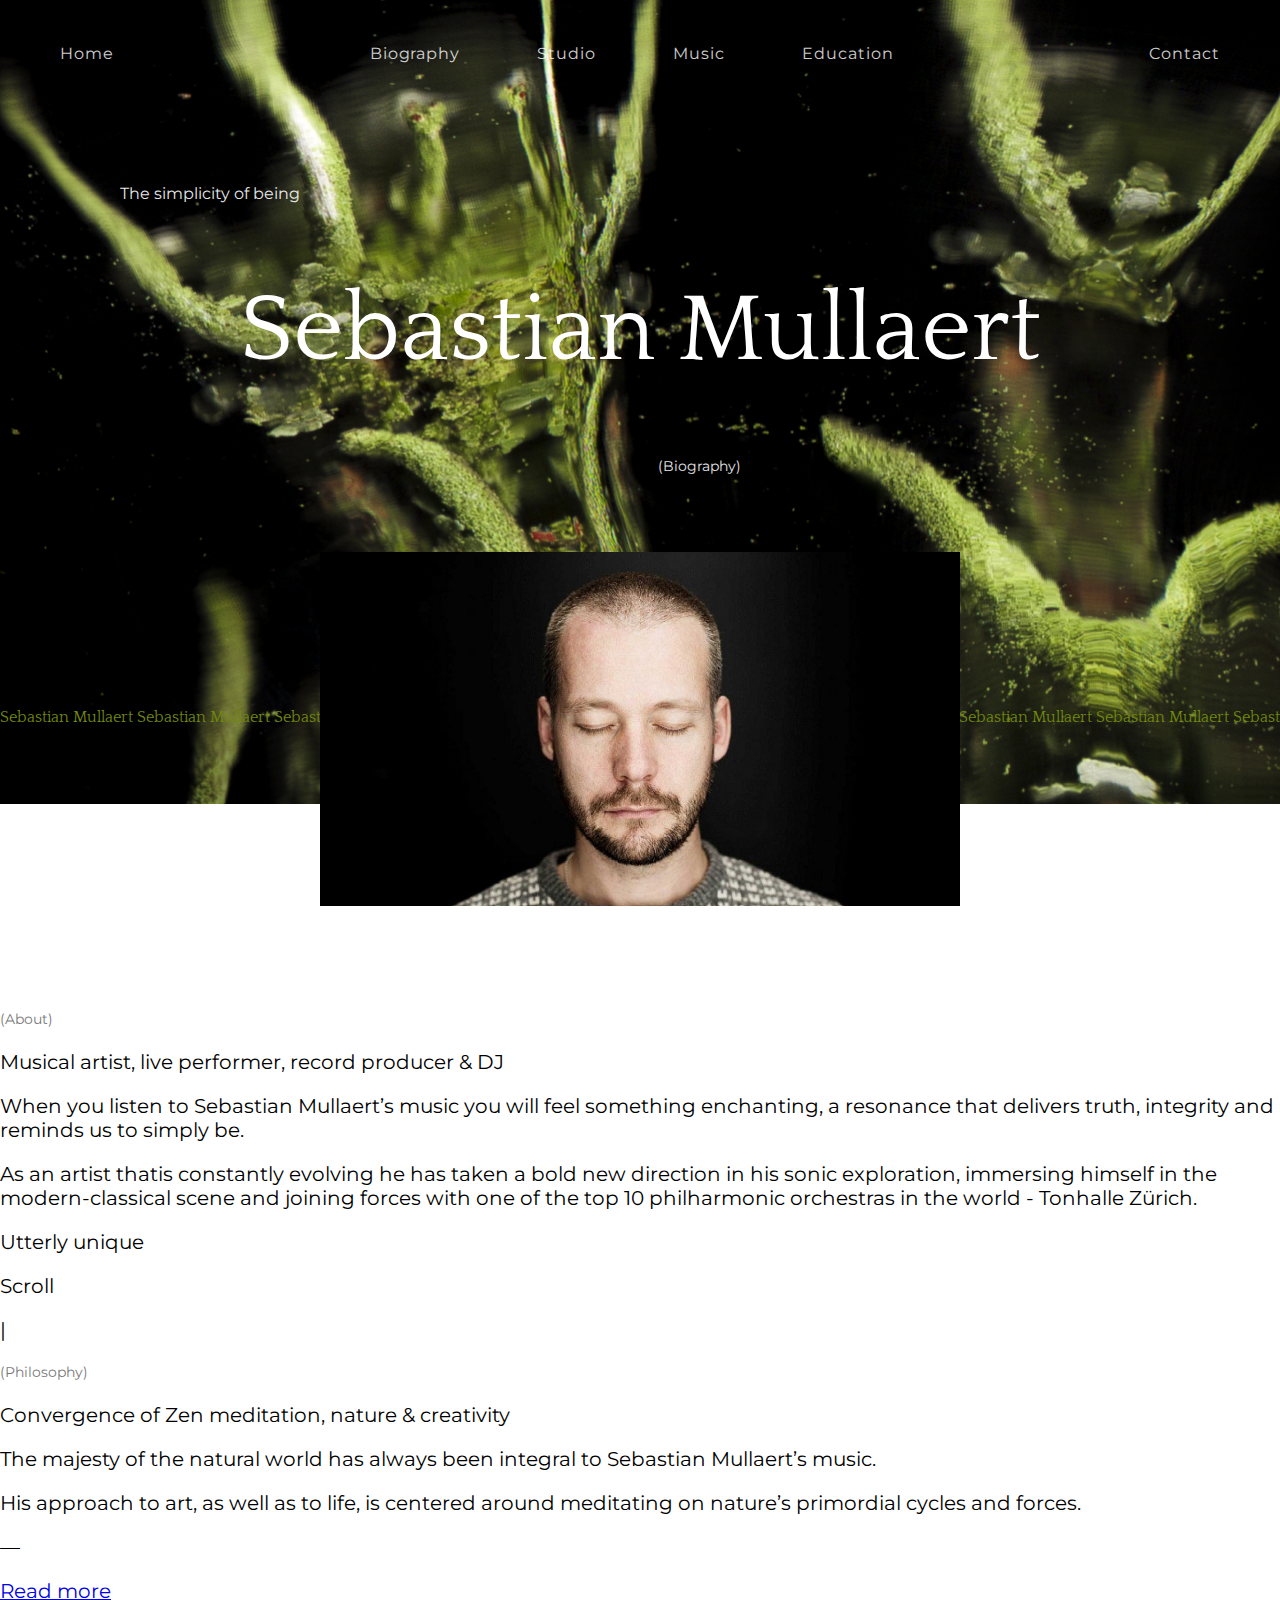
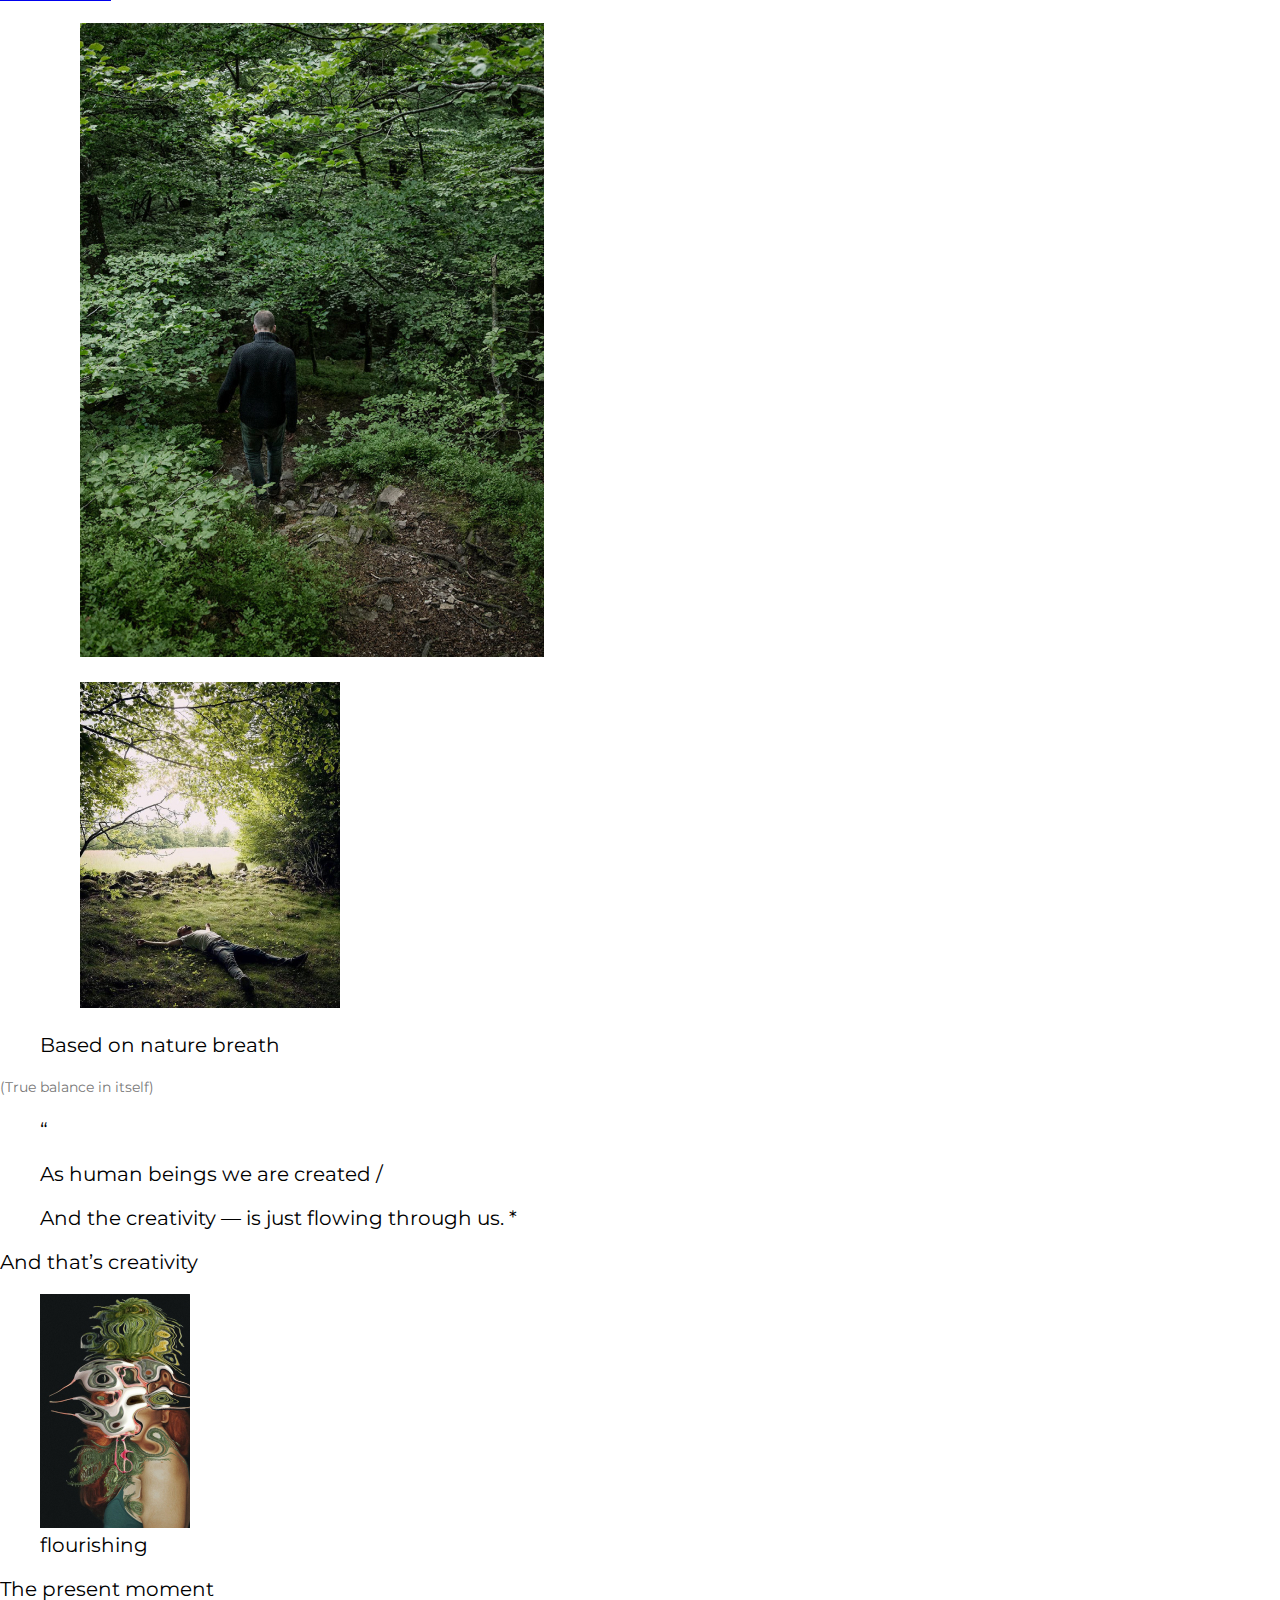
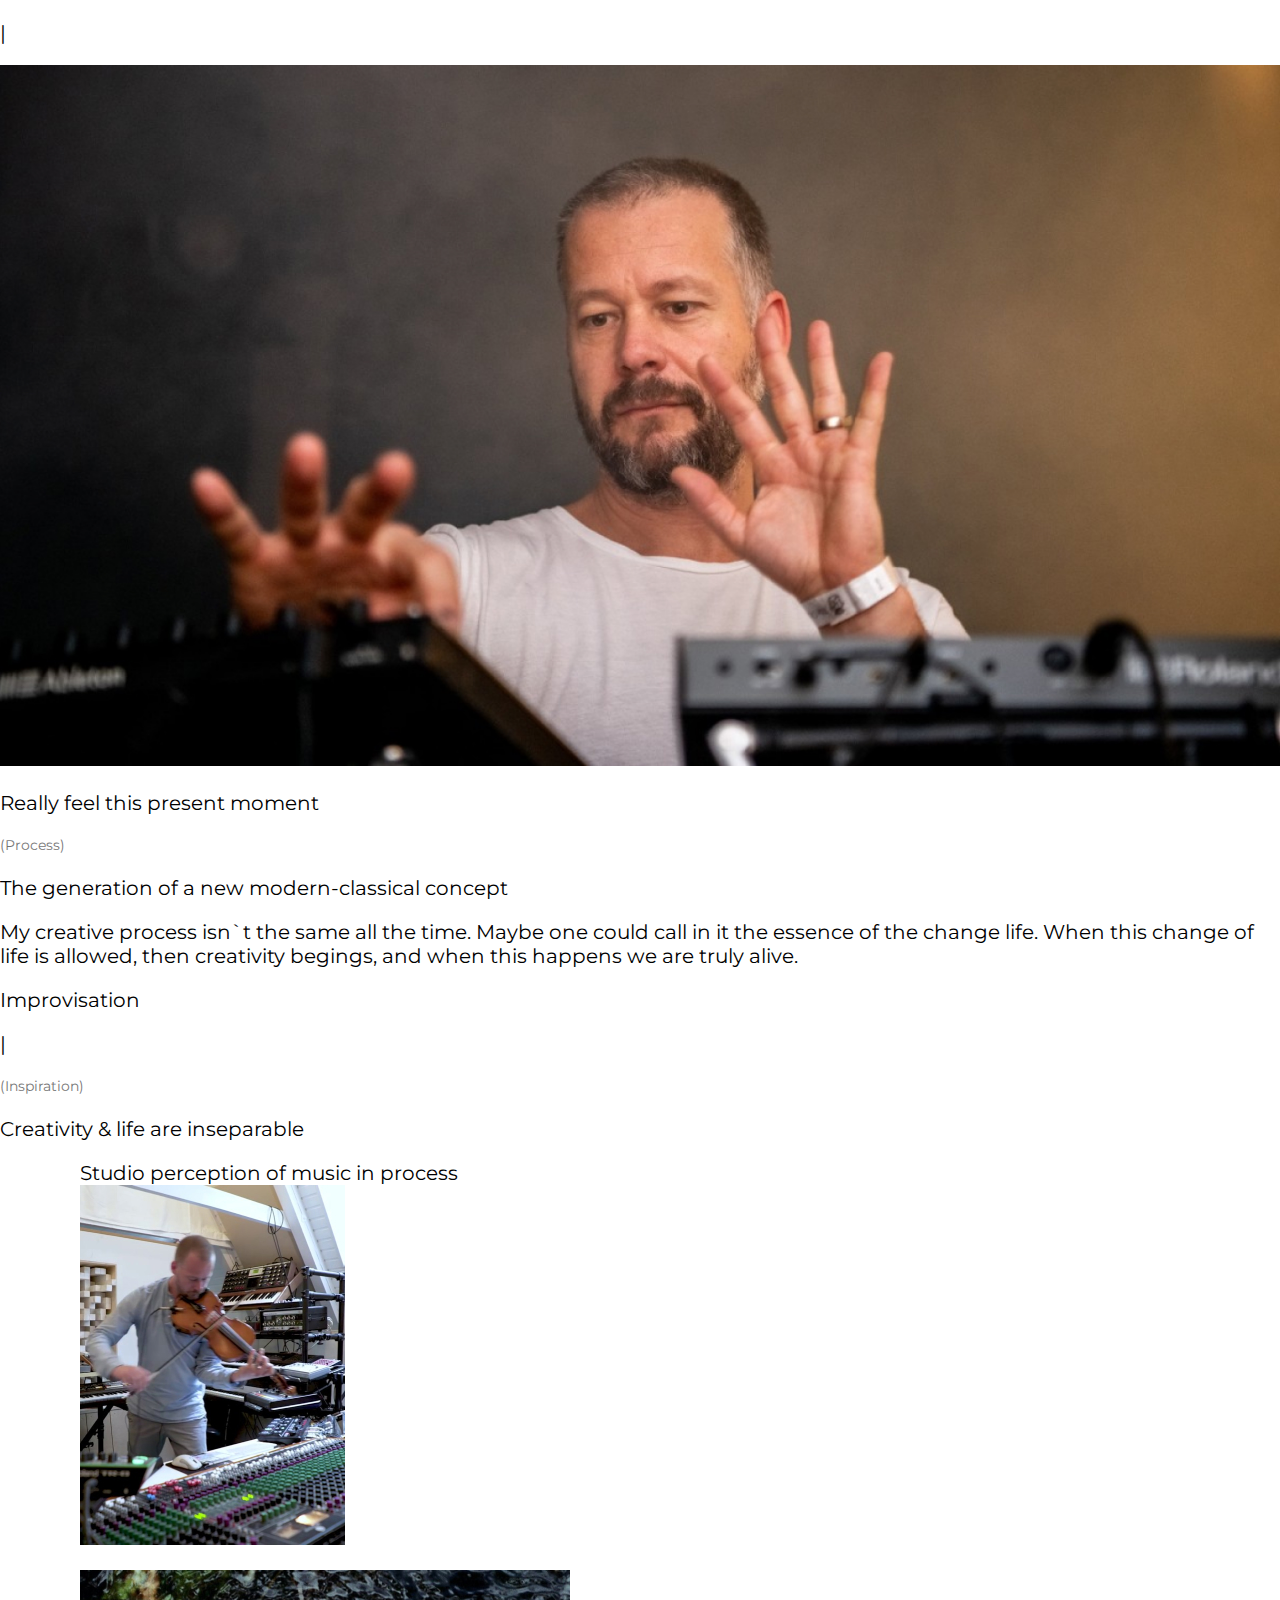
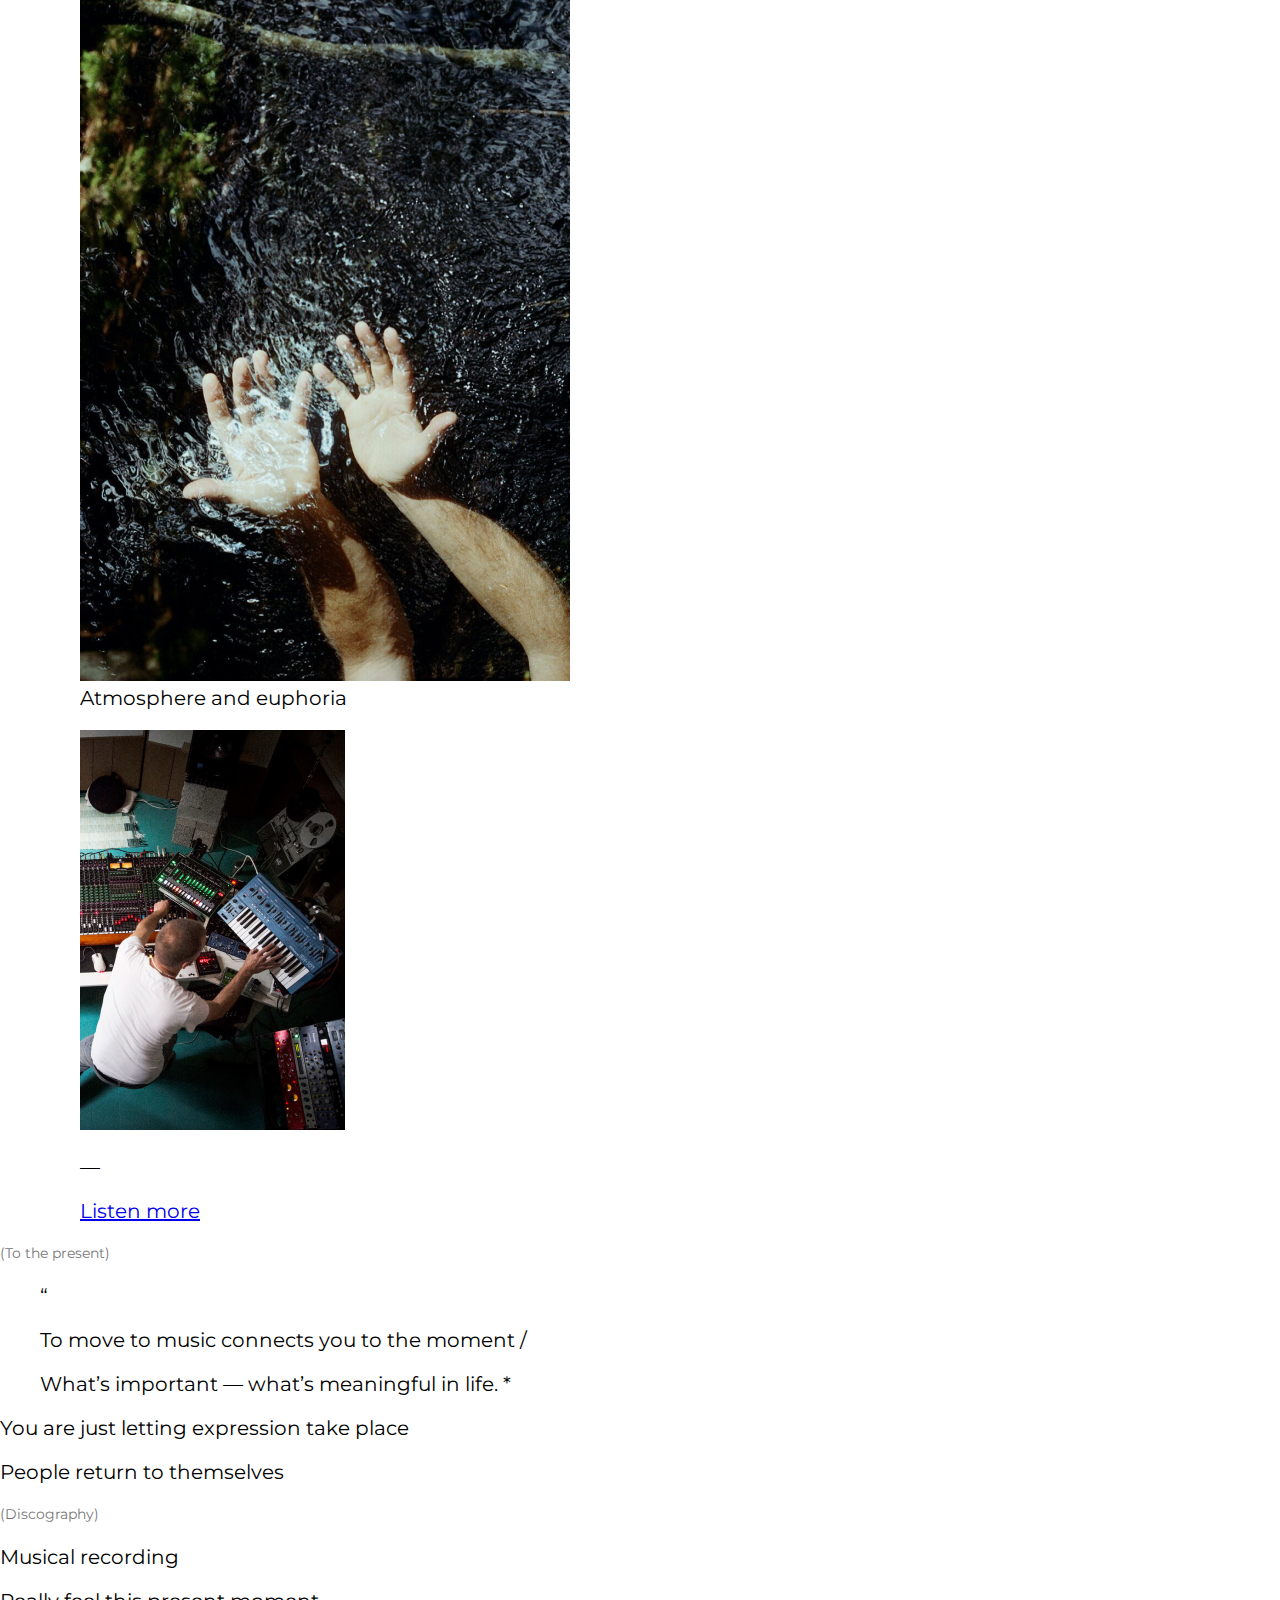
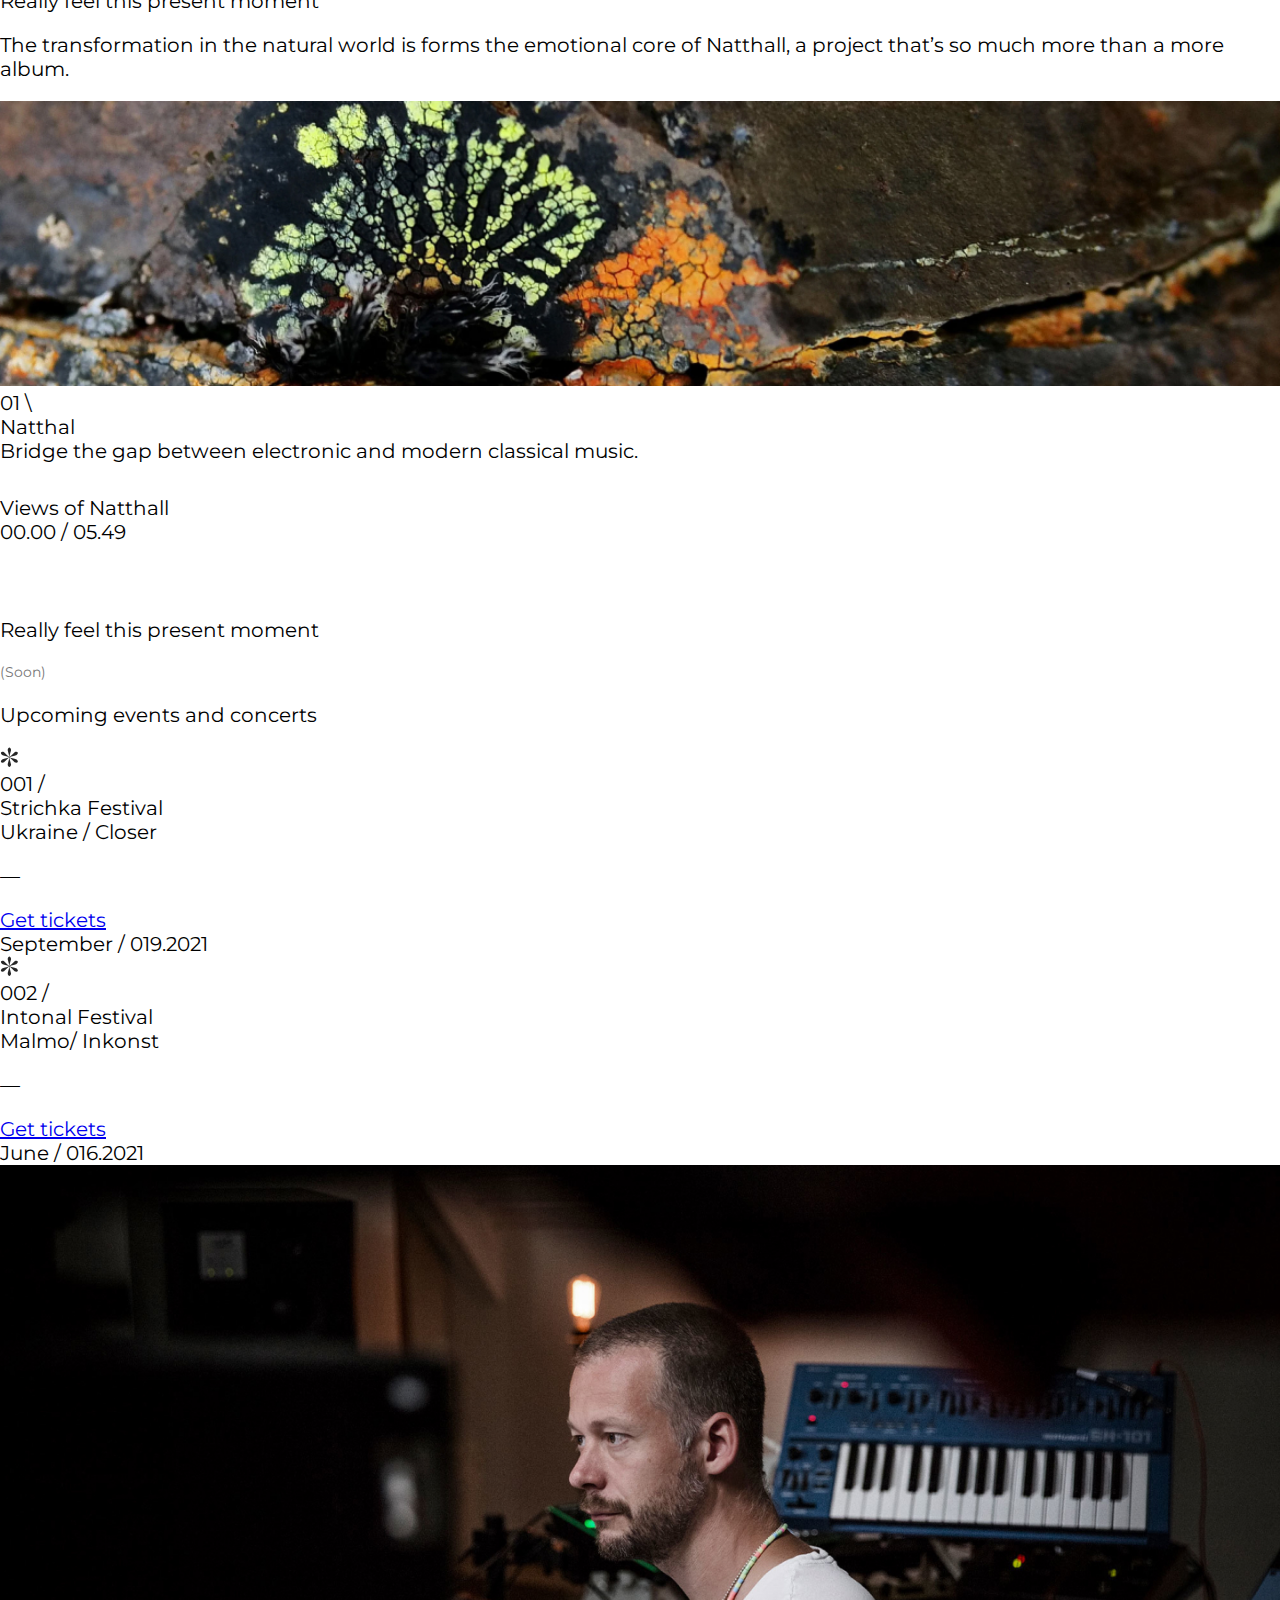
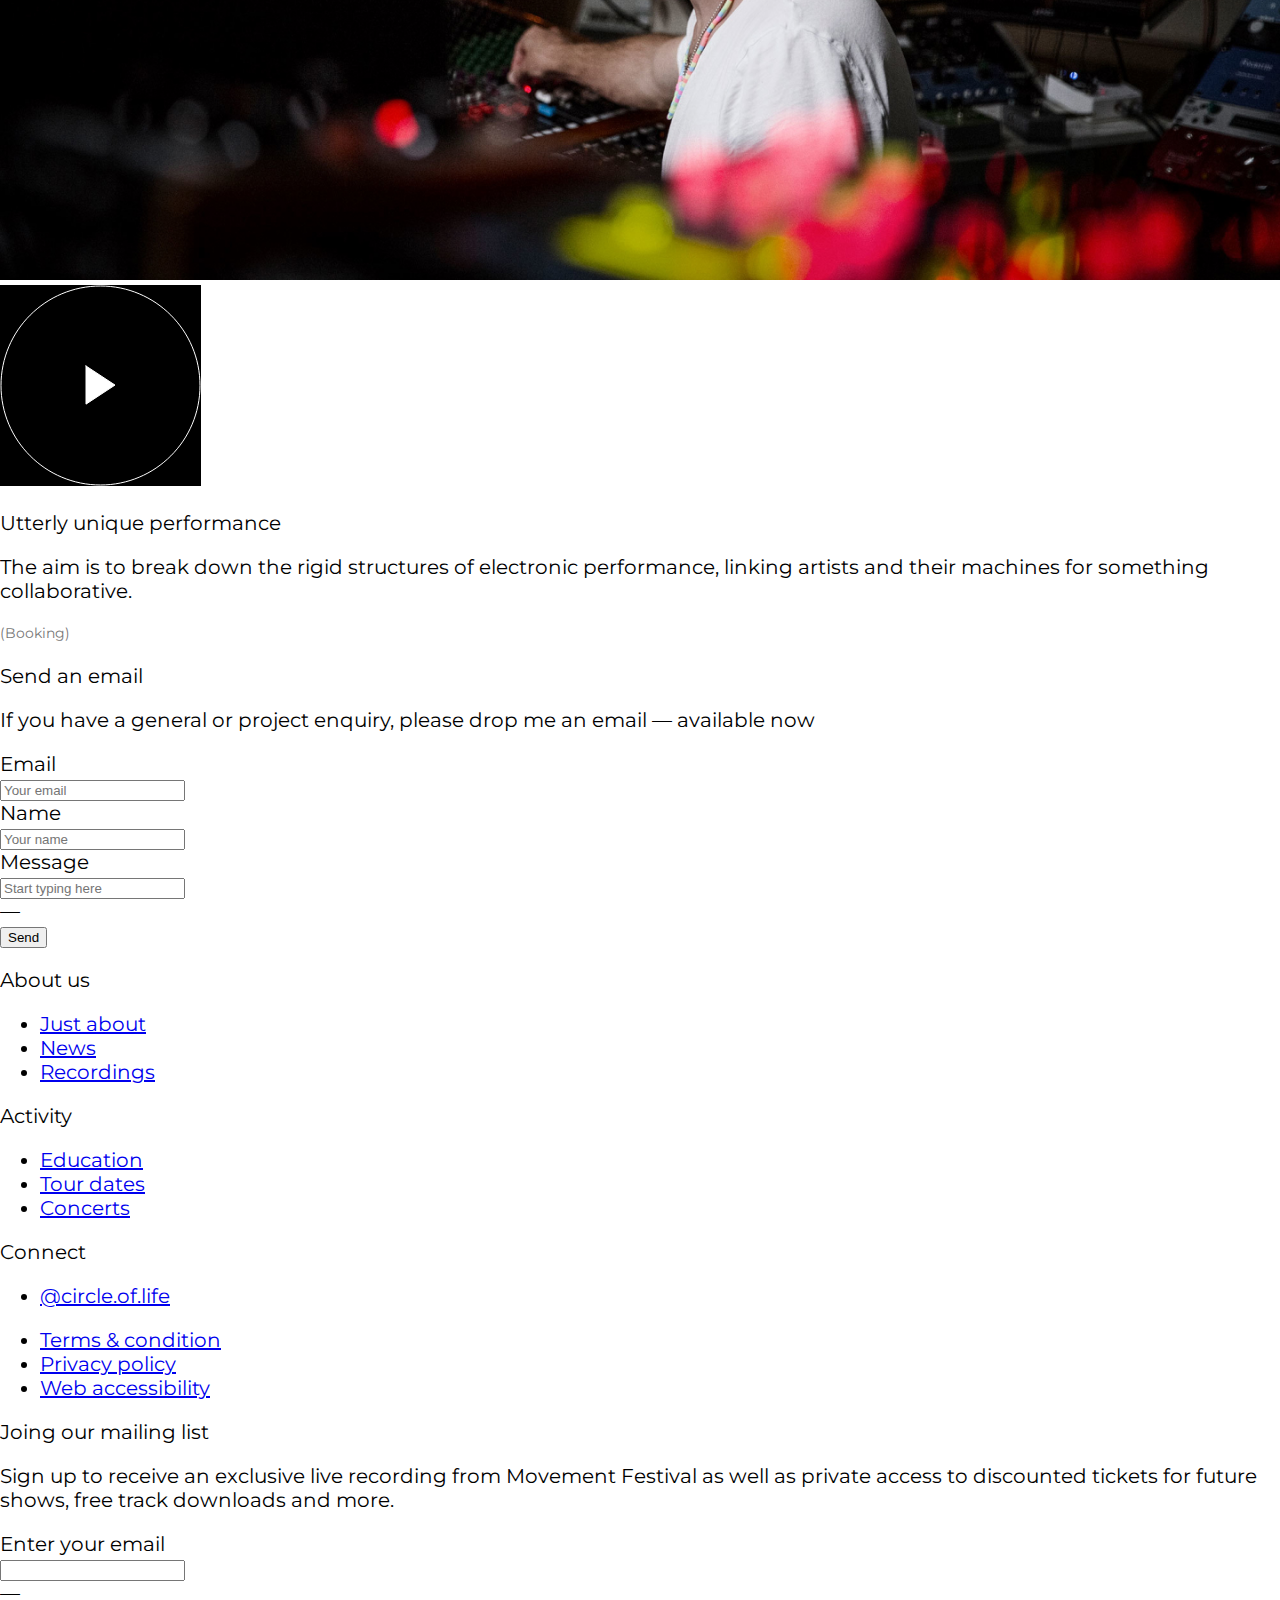
==== commit e47b168d: "Fix unwanted horizontal scrolling" ====
--- a/index.html
+++ b/index.html
@@ -14,7 +14,7 @@
 
 
     <!-- <img class=header_bg src="./HW2.2HW2.2_img/bg.jpg" alt="Green tree buds macro photo"> -->
-    <div class="bacground_main">
+    <div class="background_main">
         <div class="container">
             <header>
                 <nav>
@@ -36,9 +36,9 @@
                     <h2 id="biography">(Biography)</h2>
                 </div>
                 <img src="./HW2.2_img/main_portrait.jpg" alt="Sebastian Mullaert photo portrait with closed eys">
-                <div id="intro_decoration">Sebastian Mullaert Sebastian Mullaert Sebastian Mullaert Sebastian Mullaert Sebastian Mullaert Sebastian Mullaert Sebastian Mullaert Sebastian Mullaert Sebastian Mullaert Sebastian Mullaert Sebastian Mullaert Sebastian Mullaert Sebastian Mullaert Sebastian Mullaert Sebastian Mullaert Sebastian Mullaert Sebastian Mullaert Sebastian Mullaert Sebastian Mullaert Sebastian Mullaert Sebastian Mullaert Sebastian Mullaert Sebastian Mullaert Sebastian Mullaert Sebastian Mullaert Sebastian Mullaert Sebastian Mullaert Sebastian Mullaert Sebastian Mullaert Sebastian Mul</div>
             </section>
         </div>
+        <div id="intro_decoration">Sebastian Mullaert Sebastian Mullaert Sebastian Mullaert Sebastian Mullaert Sebastian Mullaert Sebastian Mullaert Sebastian Mullaert Sebastian Mullaert Sebastian Mullaert Sebastian Mullaert Sebastian Mullaert Sebastian Mullaert Sebastian Mullaert Sebastian Mullaert Sebastian Mullaert Sebastian Mullaert Sebastian Mullaert Sebastian Mullaert Sebastian Mullaert Sebastian Mullaert Sebastian Mullaert Sebastian Mullaert Sebastian Mullaert Sebastian Mullaert Sebastian Mullaert Sebastian Mullaert Sebastian Mullaert Sebastian Mullaert Sebastian Mullaert Sebastian Mul</div>
     </div>
     <div class="container">
         <main>
@@ -109,7 +109,7 @@
                 </div>
             </section>
             <section class="process">
-                <img src="./HW2.2_img/image_108.jpg" alt="Sebastian Mullaert make something with sound equipment">
+                <img src="./HW2.2_img/image_108.jpg" alt="Sebastian Mullaert make something with sound equipment" style="width: 100%;">
                 <div>
                     <!-- Заливку фону секції додам в CSS -->
                     <p>Really feel this present moment</p>
@@ -175,7 +175,7 @@
                     </p>
                 </div>
                 <div class="player">
-                    <div class="cover"><img class="cover__img" src="./HW2.2_img/cover_img.jpg" alt="cover"></div>
+                    <div class="cover"><img class="cover__img" src="./HW2.2_img/cover_img.jpg" alt="cover" style="width:100%"></div>
                     <div class="song_container">
                         <div class="song_number">01 \</div>
                         <div class="song">Natthal</div>
@@ -235,7 +235,7 @@
                     <div class="event_date">June / 016.2021</div>
                 </div>
                 <div class="video">
-                    <div class="cover"><img class="cover__img" src="./HW2.2_img/image_105.jpg" alt="cover"></div>
+                    <div class="cover"><img class="cover__img" src="./HW2.2_img/image_105.jpg" alt="cover" style="width:100%"></div>
                     <div class="btn_video_play"><a class="video_link" href="#"><img src="./HW2.2_img/btn_video_play.svg"
                                 alt="btn" style="background-color:black"></a></div>
                     <!-- Чорний бекграунд class="btn_video__play" додала тимчасово, щоб бачити кнопку -->
--- a/style.css
+++ b/style.css
@@ -74,11 +74,11 @@
 
 
 
-.bacground_main {
+.background_main {
     position: relative;
 }
 
-.bacground_main::before {
+.background_main::before {
     content: "";
     position: absolute;
     top: 0;
@@ -142,12 +142,11 @@
     font-weight: 400;
     font-size: 16px;
     line-height: 24px;
-    width: 300%;
+    width: 100%;
     color: #71870E;
     margin: -276px 0px 0px 0px;
     padding-bottom: 75px;
     white-space: nowrap;
-    transform: translateX(-50%);
 }
 
 #about {
